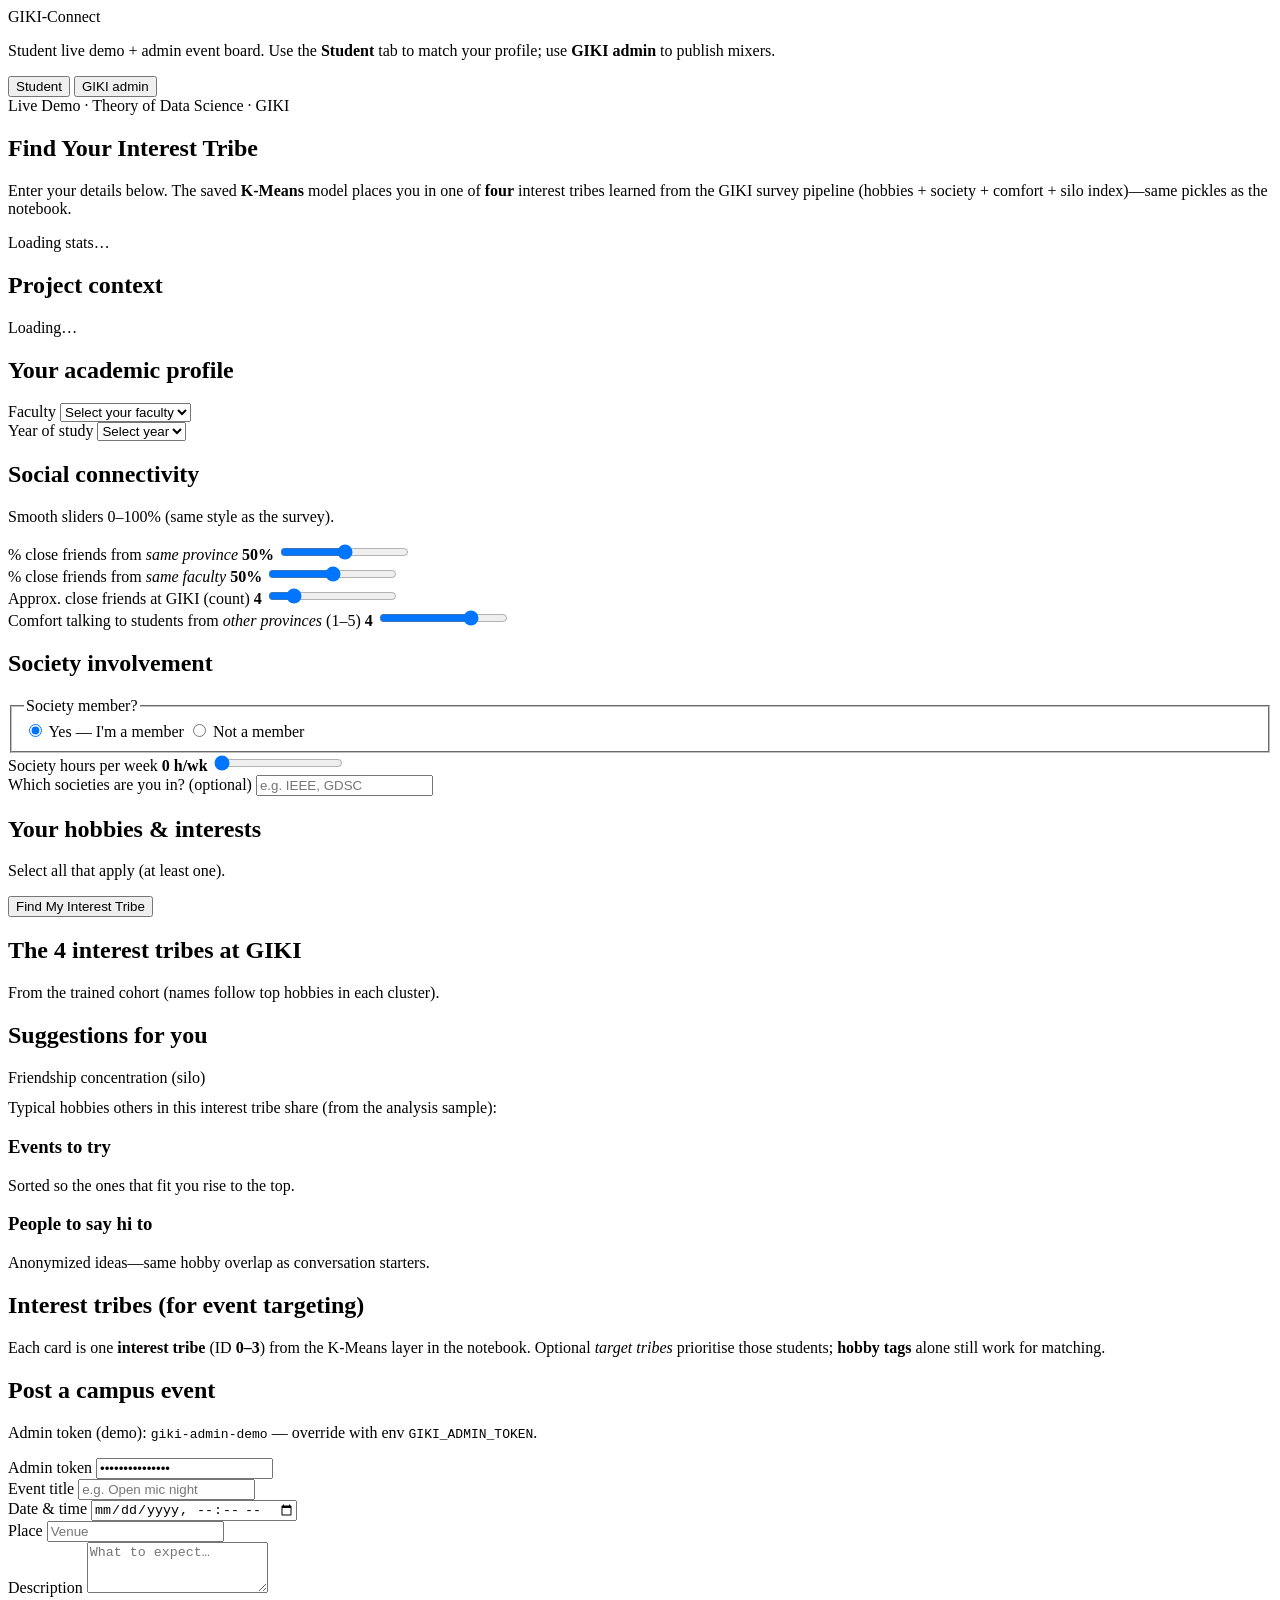
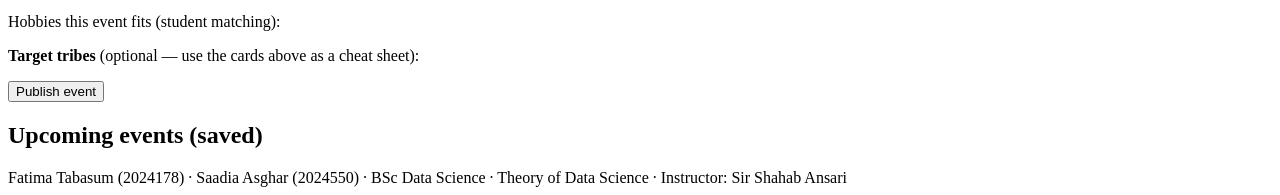
==== public/index.html @ 042fa0e7 "Live demo form: faculty/year/society fields, stats from /api/meta, tribe showcase Co-authored-by: Cu" ====
<!DOCTYPE html>
<html lang="en">
<head>
  <meta charset="UTF-8" />
  <meta name="viewport" content="width=device-width, initial-scale=1" />
  <title>GIKI-Connect — Find your interest tribe (live demo)</title>
  <link rel="preconnect" href="https://fonts.googleapis.com" />
  <link rel="preconnect" href="https://fonts.gstatic.com" crossorigin />
  <link href="https://fonts.googleapis.com/css2?family=DM+Sans:ital,opsz,wght@0,9..40,400;0,9..40,600;0,9..40,700;1,9..40,400&display=swap" rel="stylesheet" />
  <link rel="stylesheet" href="/assets/styles.css" />
</head>
<body>
  <div class="wrap">
    <header class="top">
      <div>
        <div class="badge">GIKI-Connect</div>
        <p class="lede">Student live demo + admin event board. Use the <strong>Student</strong> tab to match your profile; use <strong>GIKI admin</strong> to publish mixers.</p>
      </div>
      <nav class="tabs" role="tablist">
        <button type="button" class="tab active" data-tab="student" role="tab" aria-selected="true">Student</button>
        <button type="button" class="tab" data-tab="admin" role="tab" aria-selected="false">GIKI admin</button>
      </nav>
    </header>

    <div id="panel-student" class="panel">
      <section class="card demo-hero">
        <div class="badge">Live Demo · Theory of Data Science · GIKI</div>
        <h1 class="demo-title">Find Your Interest Tribe</h1>
        <p class="demo-blurb">Enter your details below. The saved <strong>K-Means</strong> model places you in one of <strong>four</strong> interest tribes learned from the GIKI survey pipeline (hobbies + society + comfort + silo index)—same pickles as the notebook.</p>
        <div class="demo-stats" id="demo-stats" aria-live="polite">
          <p class="hint">Loading stats…</p>
        </div>
      </section>

      <section class="card insight-card">
        <h2>Project context</h2>
        <div id="student-insight-body" class="insight-body">
          <p class="hint">Loading…</p>
        </div>
      </section>

      <section class="card">
        <h2>Your academic profile</h2>
        <div class="field">
          <label for="faculty">Faculty</label>
          <select id="faculty" class="text-input">
            <option value="">Select your faculty</option>
          </select>
        </div>
        <div class="field">
          <label for="year">Year of study</label>
          <select id="year" class="text-input">
            <option value="">Select year</option>
          </select>
        </div>
      </section>

      <section class="card">
        <h2>Social connectivity</h2>
        <p class="hint">Smooth sliders 0–100% (same style as the survey).</p>
        <div class="field">
          <label>% close friends from <em>same province</em> <strong id="same_prov_pct_v">50%</strong></label>
          <input type="range" id="same_prov_pct" min="0" max="100" step="5" value="50" />
        </div>
        <div class="field">
          <label>% close friends from <em>same faculty</em> <strong id="same_fac_pct_v">50%</strong></label>
          <input type="range" id="same_fac_pct" min="0" max="100" step="5" value="50" />
        </div>
        <div class="field">
          <label>Approx. close friends at GIKI (count) <strong id="friends_v">4</strong></label>
          <input type="range" id="friends" min="1" max="20" step="0.5" value="4" />
        </div>
        <div class="field">
          <label>Comfort talking to students from <em>other provinces</em> (1–5) <strong id="comfort_v">4</strong></label>
          <input type="range" id="comfort" min="1" max="5" step="1" value="4" />
        </div>
      </section>

      <section class="card">
        <h2>Society involvement</h2>
        <fieldset class="field soc-fieldset">
          <legend>Society member?</legend>
          <label class="inline"><input type="radio" name="soc_member" value="yes" checked /> Yes — I&apos;m a member</label>
          <label class="inline"><input type="radio" name="soc_member" value="no" /> Not a member</label>
        </fieldset>
        <div class="field" id="soc-hours-wrap">
          <label>Society hours per week <strong id="soc_hours_v">0 h/wk</strong></label>
          <input type="range" id="soc_hours" min="0" max="10" step="0.5" value="0" />
        </div>
        <div class="field">
          <label for="societies">Which societies are you in? (optional)</label>
          <input type="text" id="societies" class="text-input" placeholder="e.g. IEEE, GDSC" autocomplete="off" />
        </div>
      </section>

      <section class="card">
        <h2>Your hobbies &amp; interests</h2>
        <p class="hint">Select all that apply (at least one).</p>
        <div class="hobby-grid" id="hobby-grid"></div>
        <button type="button" class="primary" id="submit">Find My Interest Tribe</button>
        <p class="error" id="error" role="alert"></p>
      </section>

      <section class="card tribe-showcase-card">
        <h2>The 4 interest tribes at GIKI</h2>
        <p class="hint">From the trained cohort (names follow top hobbies in each cluster).</p>
        <div id="public-tribe-cards" class="tribe-atlas-grid"></div>
      </section>

      <section class="card hidden" id="result" aria-live="polite">
        <h2>Suggestions for you</h2>
        <p class="result-tribe" id="tribe-title"></p>
        <div class="silo-row">
          <span>Friendship concentration (silo)</span>
          <span id="silo-label"></span>
        </div>
        <div class="silo-bar" aria-hidden="true"><i id="silo-fill" style="width:0%"></i></div>
        <p class="hint" style="margin-top:0.75rem">Typical hobbies others in this interest tribe share (from the analysis sample):</p>
        <div class="pill-list" id="tribe-hobbies"></div>
        <div class="rec" id="rec"></div>

        <h3 class="subhead">Events to try</h3>
        <p class="hint">Sorted so the ones that fit you rise to the top.</p>
        <div id="event-list" class="event-list"></div>

        <h3 class="subhead">People to say hi to</h3>
        <p class="hint">Anonymized ideas—same hobby overlap as conversation starters.</p>
        <div id="peer-list" class="peer-list"></div>
      </section>
    </div>

    <div id="panel-admin" class="panel hidden">
      <section class="card tribe-atlas">
        <h2>Interest tribes (for event targeting)</h2>
        <p class="hint">
          Each card is one <strong>interest tribe</strong> (ID <strong>0–3</strong>) from the K-Means layer in the notebook. Optional <em>target tribes</em> prioritise those students; <strong>hobby tags</strong> alone still work for matching.
        </p>
        <div id="admin-tribe-cards" class="tribe-atlas-grid"></div>
      </section>

      <section class="card">
        <h2>Post a campus event</h2>
        <p class="hint">Admin token (demo): <code>giki-admin-demo</code> — override with env <code>GIKI_ADMIN_TOKEN</code>.</p>
        <div class="field">
          <label>Admin token</label>
          <input type="password" id="admin-token" class="text-input" value="giki-admin-demo" autocomplete="off" />
        </div>
        <div class="field">
          <label>Event title</label>
          <input type="text" id="ev-title" class="text-input" placeholder="e.g. Open mic night" />
        </div>
        <div class="field">
          <label>Date &amp; time</label>
          <input type="datetime-local" id="ev-when" class="text-input" />
        </div>
        <div class="field">
          <label>Place</label>
          <input type="text" id="ev-place" class="text-input" placeholder="Venue" />
        </div>
        <div class="field">
          <label>Description</label>
          <textarea id="ev-desc" class="text-input tall" rows="3" placeholder="What to expect…"></textarea>
        </div>
        <p class="hint">Hobbies this event fits (student matching):</p>
        <div class="hobby-grid" id="admin-hobby-grid"></div>
        <p class="hint" style="margin-top:1rem"><strong>Target tribes</strong> (optional — use the cards above as a cheat sheet):</p>
        <div class="cluster-picks" id="cluster-picks"></div>
        <button type="button" class="primary" id="admin-submit">Publish event</button>
        <p class="error" id="admin-error" role="alert"></p>
        <p class="ok" id="admin-ok" role="status"></p>
      </section>
      <section class="card">
        <h2>Upcoming events (saved)</h2>
        <div id="admin-event-list" class="event-list"></div>
      </section>
    </div>

    <footer>
      Fatima Tabasum (2024178) · Saadia Asghar (2024550) · BSc Data Science · Theory of Data Science · Instructor: Sir Shahab Ansari
    </footer>
  </div>
  <script src="/assets/app.js"></script>
</body>
</html>
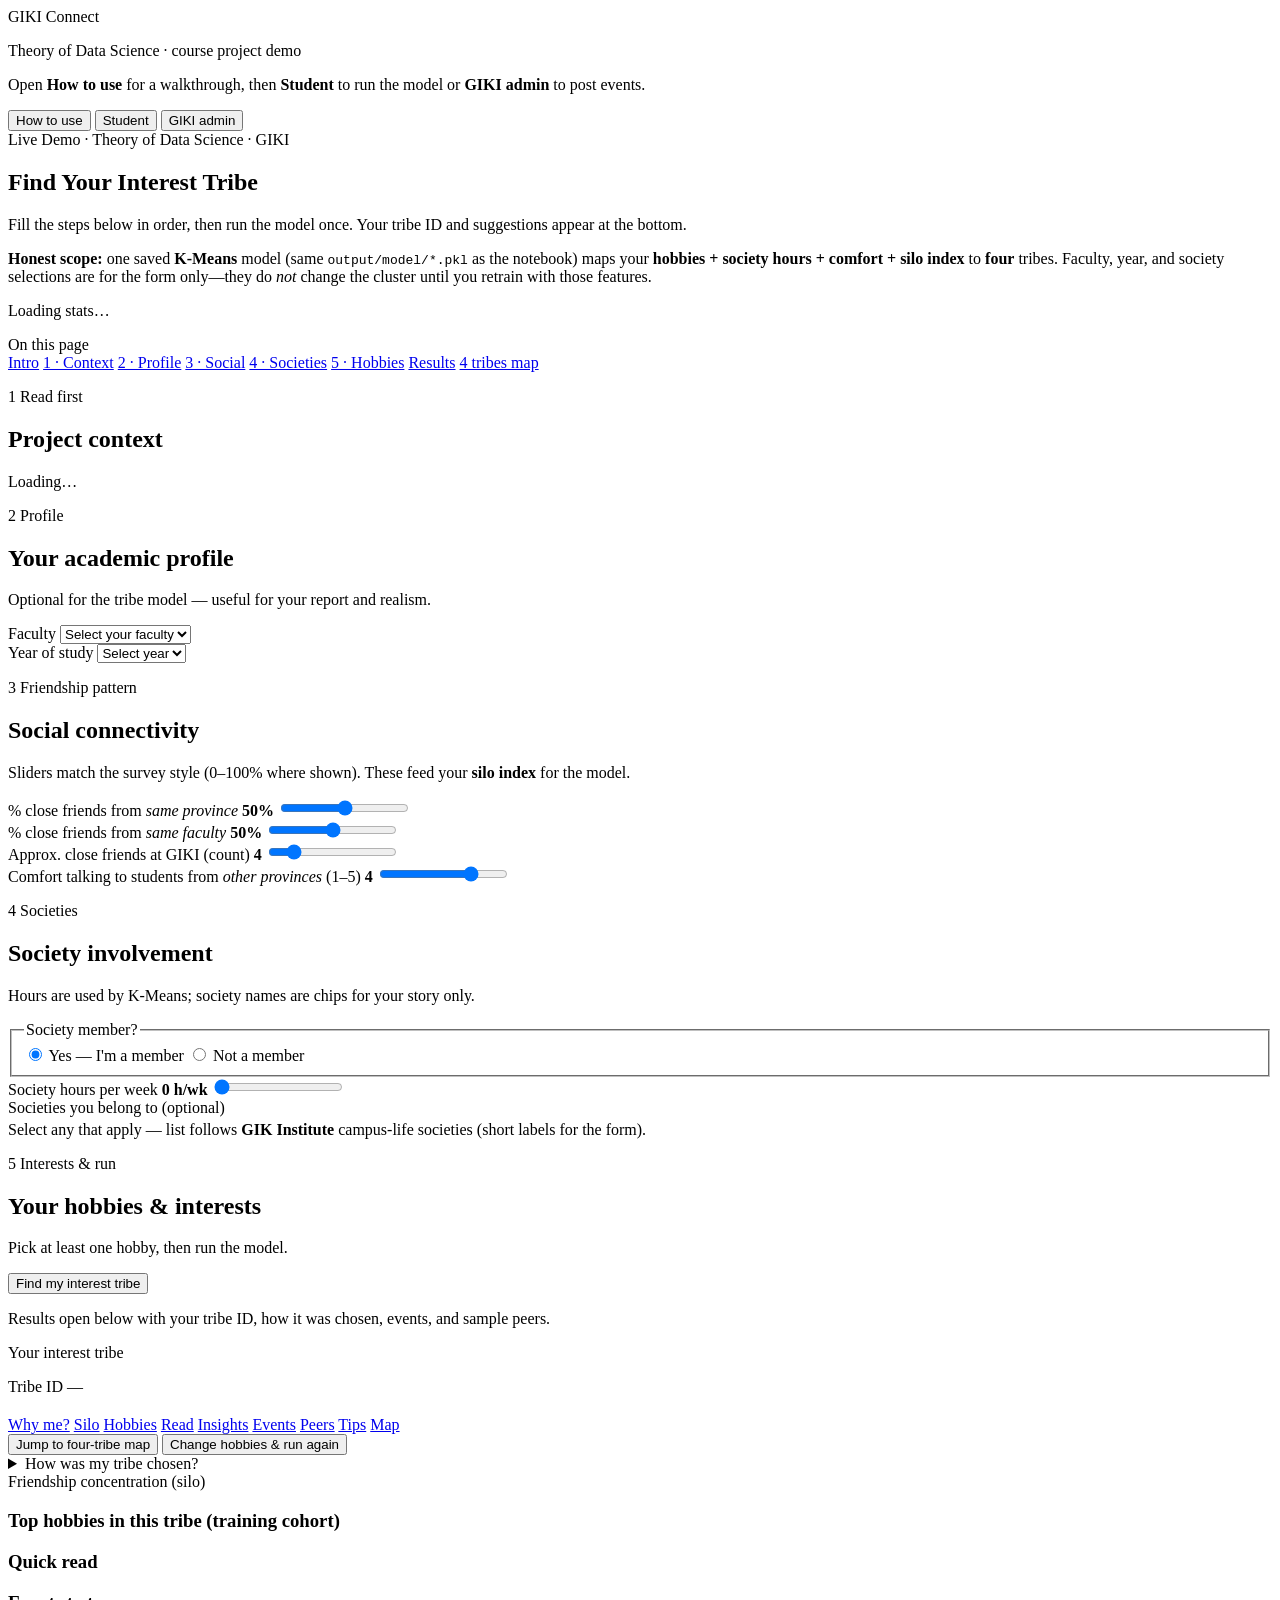
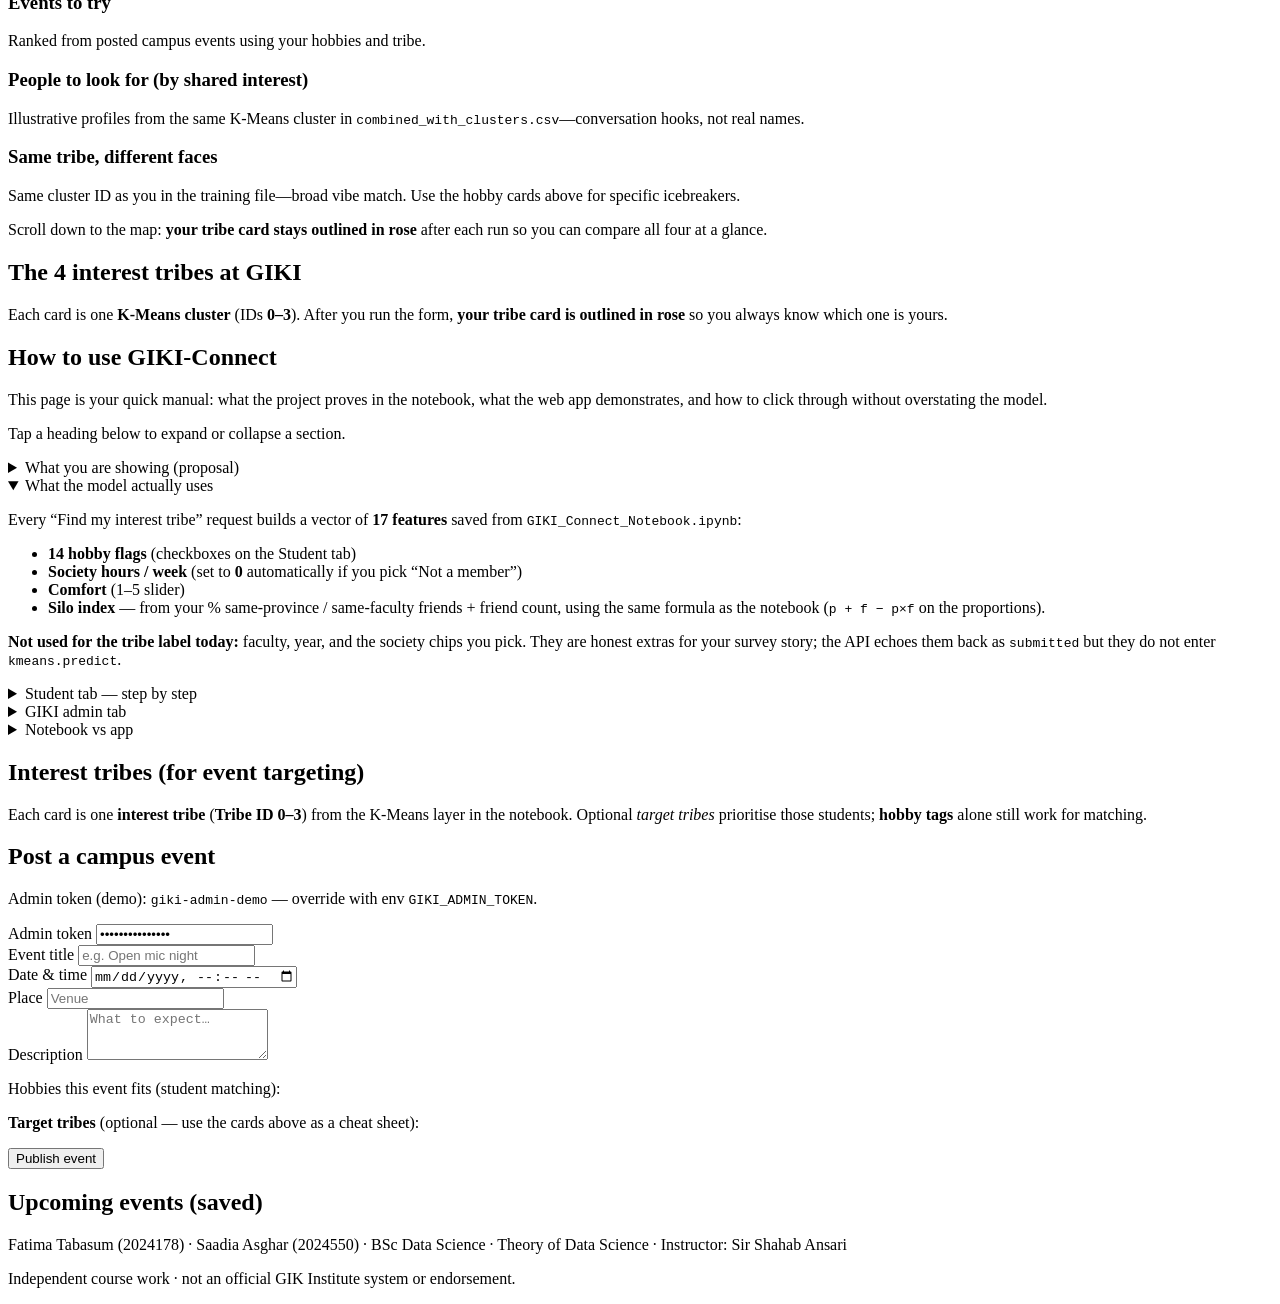
==== commit a86a89aa: "Improve student UX: navigation, labels, results interactivity Add sticky on-page jump nav and result" ====
--- a/public/index.html
+++ b/public/index.html
@@ -3,44 +3,70 @@
 <head>
   <meta charset="UTF-8" />
   <meta name="viewport" content="width=device-width, initial-scale=1" />
-  <title>GIKI-Connect — Find your interest tribe (live demo)</title>
+  <meta name="description" content="GIKI-Connect: Theory of Data Science demo — K-Means interest tribes, silo index, and campus event suggestions for GIK Institute." />
+  <meta name="theme-color" content="#6e1a35" />
+  <title>GIKI-Connect · Interest tribes demo</title>
   <link rel="preconnect" href="https://fonts.googleapis.com" />
   <link rel="preconnect" href="https://fonts.gstatic.com" crossorigin />
-  <link href="https://fonts.googleapis.com/css2?family=DM+Sans:ital,opsz,wght@0,9..40,400;0,9..40,600;0,9..40,700;1,9..40,400&display=swap" rel="stylesheet" />
+  <link href="https://fonts.googleapis.com/css2?family=Fraunces:ital,opsz,wght@0,9..144,600;0,9..144,700;1,9..144,400&family=Source+Serif+4:ital,opsz,wght@0,8..60,400;0,8..60,600;1,8..60,400&display=swap" rel="stylesheet" />
   <link rel="stylesheet" href="/assets/styles.css" />
 </head>
 <body>
   <div class="wrap">
-    <header class="top">
-      <div>
-        <div class="badge">GIKI-Connect</div>
-        <p class="lede">Student live demo + admin event board. Use the <strong>Student</strong> tab to match your profile; use <strong>GIKI admin</strong> to publish mixers.</p>
+    <header class="site-masthead" role="banner">
+      <div class="site-masthead__brand">
+        <div class="site-logo">
+          <span class="site-logo__mark">GIKI</span>
+          <span class="site-logo__word">Connect</span>
+        </div>
+        <p class="site-masthead__tagline">Theory of Data Science · course project demo</p>
       </div>
-      <nav class="tabs" role="tablist">
-        <button type="button" class="tab active" data-tab="student" role="tab" aria-selected="true">Student</button>
-        <button type="button" class="tab" data-tab="admin" role="tab" aria-selected="false">GIKI admin</button>
+      <p class="site-masthead__lede">Open <strong>How to use</strong> for a walkthrough, then <strong>Student</strong> to run the model or <strong>GIKI admin</strong> to post events.</p>
+      <nav class="tabs" role="tablist" aria-label="Main sections">
+        <button type="button" class="tab active" id="tab-btn-guide" data-tab="guide" role="tab" aria-selected="true" aria-controls="panel-guide">How to use</button>
+        <button type="button" class="tab" id="tab-btn-student" data-tab="student" role="tab" aria-selected="false" aria-controls="panel-student">Student</button>
+        <button type="button" class="tab" id="tab-btn-admin" data-tab="admin" role="tab" aria-selected="false" aria-controls="panel-admin">GIKI admin</button>
       </nav>
     </header>
 
-    <div id="panel-student" class="panel">
-      <section class="card demo-hero">
+    <div id="panel-student" class="panel hidden" role="tabpanel" aria-labelledby="tab-btn-student">
+      <section class="card demo-hero card--intro" id="student-hero">
         <div class="badge">Live Demo · Theory of Data Science · GIKI</div>
         <h1 class="demo-title">Find Your Interest Tribe</h1>
-        <p class="demo-blurb">Enter your details below. The saved <strong>K-Means</strong> model places you in one of <strong>four</strong> interest tribes learned from the GIKI survey pipeline (hobbies + society + comfort + silo index)—same pickles as the notebook.</p>
+        <p class="demo-lead">Fill the steps below in order, then run the model once. Your tribe ID and suggestions appear at the bottom.</p>
+        <p class="demo-blurb"><strong>Honest scope:</strong> one saved <strong>K-Means</strong> model (same <code>output/model/*.pkl</code> as the notebook) maps your <strong>hobbies + society hours + comfort + silo index</strong> to <strong>four</strong> tribes. Faculty, year, and society selections are for the form only—they do <em>not</em> change the cluster until you retrain with those features.</p>
         <div class="demo-stats" id="demo-stats" aria-live="polite">
           <p class="hint">Loading stats…</p>
         </div>
       </section>
 
-      <section class="card insight-card">
+      <nav class="student-jump-nav" aria-label="Jump to form steps or results">
+        <span class="student-jump-nav__label">On this page</span>
+        <div class="student-jump-nav__chips">
+          <a class="jump-chip" href="#student-hero">Intro</a>
+          <a class="jump-chip" href="#step-read">1 · Context</a>
+          <a class="jump-chip" href="#step-profile">2 · Profile</a>
+          <a class="jump-chip" href="#step-social">3 · Social</a>
+          <a class="jump-chip" href="#step-societies">4 · Societies</a>
+          <a class="jump-chip" href="#step-hobbies">5 · Hobbies</a>
+          <a class="jump-chip jump-chip--results is-disabled" href="#student-results" id="jump-to-results" aria-disabled="true" title="Available after you run the model">Results</a>
+          <a class="jump-chip" href="#tribe-atlas-public">4 tribes map</a>
+        </div>
+      </nav>
+
+      <main class="student-flow" aria-label="Student demo form">
+      <section class="card form-step insight-card" id="step-read">
+        <p class="step-kicker"><span class="step-num">1</span> Read first</p>
         <h2>Project context</h2>
         <div id="student-insight-body" class="insight-body">
           <p class="hint">Loading…</p>
         </div>
       </section>
 
-      <section class="card">
+      <section class="card form-step" id="step-profile">
+        <p class="step-kicker"><span class="step-num">2</span> Profile</p>
         <h2>Your academic profile</h2>
+        <p class="step-hint">Optional for the tribe model — useful for your report and realism.</p>
         <div class="field">
           <label for="faculty">Faculty</label>
           <select id="faculty" class="text-input">
@@ -55,85 +81,219 @@
         </div>
       </section>
 
-      <section class="card">
+      <section class="card form-step" id="step-social">
+        <p class="step-kicker"><span class="step-num">3</span> Friendship pattern</p>
         <h2>Social connectivity</h2>
-        <p class="hint">Smooth sliders 0–100% (same style as the survey).</p>
-        <div class="field">
-          <label>% close friends from <em>same province</em> <strong id="same_prov_pct_v">50%</strong></label>
-          <input type="range" id="same_prov_pct" min="0" max="100" step="5" value="50" />
-        </div>
-        <div class="field">
-          <label>% close friends from <em>same faculty</em> <strong id="same_fac_pct_v">50%</strong></label>
-          <input type="range" id="same_fac_pct" min="0" max="100" step="5" value="50" />
-        </div>
-        <div class="field">
-          <label>Approx. close friends at GIKI (count) <strong id="friends_v">4</strong></label>
-          <input type="range" id="friends" min="1" max="20" step="0.5" value="4" />
-        </div>
-        <div class="field">
-          <label>Comfort talking to students from <em>other provinces</em> (1–5) <strong id="comfort_v">4</strong></label>
-          <input type="range" id="comfort" min="1" max="5" step="1" value="4" />
-        </div>
-      </section>
-
-      <section class="card">
+        <p class="step-hint">Sliders match the survey style (0–100% where shown). These feed your <strong>silo index</strong> for the model.</p>
+        <div class="field">
+          <label for="same_prov_pct">% close friends from <em>same province</em> <strong id="same_prov_pct_v" aria-live="polite">50%</strong></label>
+          <input type="range" id="same_prov_pct" name="same_prov_pct" min="0" max="100" step="5" value="50" aria-valuetext="50 percent" />
+        </div>
+        <div class="field">
+          <label for="same_fac_pct">% close friends from <em>same faculty</em> <strong id="same_fac_pct_v" aria-live="polite">50%</strong></label>
+          <input type="range" id="same_fac_pct" name="same_fac_pct" min="0" max="100" step="5" value="50" aria-valuetext="50 percent" />
+        </div>
+        <div class="field">
+          <label for="friends">Approx. close friends at GIKI (count) <strong id="friends_v" aria-live="polite">4</strong></label>
+          <input type="range" id="friends" name="friends" min="1" max="20" step="0.5" value="4" aria-valuetext="4 friends" />
+        </div>
+        <div class="field">
+          <label for="comfort">Comfort talking to students from <em>other provinces</em> (1–5) <strong id="comfort_v" aria-live="polite">4</strong></label>
+          <input type="range" id="comfort" name="comfort" min="1" max="5" step="1" value="4" aria-valuetext="4 of 5" />
+        </div>
+      </section>
+
+      <section class="card form-step" id="step-societies">
+        <p class="step-kicker"><span class="step-num">4</span> Societies</p>
         <h2>Society involvement</h2>
+        <p class="step-hint">Hours are used by K-Means; society names are chips for your story only.</p>
         <fieldset class="field soc-fieldset">
           <legend>Society member?</legend>
           <label class="inline"><input type="radio" name="soc_member" value="yes" checked /> Yes — I&apos;m a member</label>
           <label class="inline"><input type="radio" name="soc_member" value="no" /> Not a member</label>
         </fieldset>
         <div class="field" id="soc-hours-wrap">
-          <label>Society hours per week <strong id="soc_hours_v">0 h/wk</strong></label>
-          <input type="range" id="soc_hours" min="0" max="10" step="0.5" value="0" />
-        </div>
-        <div class="field">
-          <label for="societies">Which societies are you in? (optional)</label>
-          <input type="text" id="societies" class="text-input" placeholder="e.g. IEEE, GDSC" autocomplete="off" />
-        </div>
-      </section>
-
-      <section class="card">
+          <label for="soc_hours">Society hours per week <strong id="soc_hours_v" aria-live="polite">0 h/wk</strong></label>
+          <input type="range" id="soc_hours" name="soc_hours" min="0" max="10" step="0.5" value="0" aria-valuetext="0 hours per week" />
+        </div>
+        <div class="field" id="soc-societies-wrap">
+          <label>Societies you belong to <span class="hint">(optional)</span></label>
+          <p class="hint" style="margin-top:0.25rem">Select any that apply — list follows <strong>GIK Institute</strong> campus-life societies (short labels for the form).</p>
+          <div class="hobby-grid society-grid" id="society-grid"></div>
+        </div>
+      </section>
+
+      <section class="card form-step card--action" id="step-hobbies">
+        <p class="step-kicker"><span class="step-num">5</span> Interests &amp; run</p>
         <h2>Your hobbies &amp; interests</h2>
-        <p class="hint">Select all that apply (at least one).</p>
-        <div class="hobby-grid" id="hobby-grid"></div>
-        <button type="button" class="primary" id="submit">Find My Interest Tribe</button>
-        <p class="error" id="error" role="alert"></p>
-      </section>
-
-      <section class="card tribe-showcase-card">
+        <p class="step-hint">Pick at least one hobby, then run the model.</p>
+        <div class="hobby-grid" id="hobby-grid" role="group" aria-label="Hobbies and interests — pick at least one for the model"></div>
+        <div class="action-cta">
+          <button type="button" class="primary" id="submit">Find my interest tribe</button>
+          <p class="action-cta__note">Results open below with your tribe ID, how it was chosen, events, and sample peers.</p>
+          <p class="error" id="error" role="alert"></p>
+        </div>
+      </section>
+      </main>
+
+      <section class="card result-shell hidden" id="result" aria-live="polite" aria-labelledby="tribe-id-pill tribe-title">
+        <div id="student-results" class="result-anchor" tabindex="-1"></div>
+        <header class="result-hero" id="result-overview">
+          <p class="result-kicker" id="result-kicker">Your interest tribe</p>
+          <div class="result-tribe-row">
+            <span class="tribe-id-pill" id="tribe-id-pill" title="K-Means cluster ID from the saved model">Tribe ID —</span>
+            <h2 class="result-tribe-title" id="tribe-title"></h2>
+          </div>
+          <p class="result-tagline" id="result-tagline"></p>
+          <ul class="result-stat-chips" id="result-stat-chips" aria-label="Model snapshot for your run"></ul>
+          <nav class="result-quick-nav" aria-label="Explore your results">
+            <a class="quick-link" href="#result-why">Why me?</a>
+            <a class="quick-link" href="#result-silo">Silo</a>
+            <a class="quick-link" href="#result-hobbies">Hobbies</a>
+            <a class="quick-link" href="#result-read">Read</a>
+            <a class="quick-link" href="#insight-sections">Insights</a>
+            <a class="quick-link" href="#result-events">Events</a>
+            <a class="quick-link" href="#result-peers">Peers</a>
+            <a class="quick-link" href="#result-more">Tips</a>
+            <a class="quick-link" href="#tribe-atlas-public">Map</a>
+          </nav>
+          <div class="result-hero-actions">
+            <button type="button" class="btn-text" id="scroll-to-atlas">Jump to four-tribe map</button>
+            <button type="button" class="btn-text btn-text--secondary" id="try-another-mix">Change hobbies &amp; run again</button>
+          </div>
+        </header>
+
+        <details class="assignment-details" id="result-why">
+          <summary class="assignment-summary">How was my tribe chosen?</summary>
+          <div id="assignment-explain-body" class="assignment-explain-body"></div>
+        </details>
+
+        <div class="result-silo-block" id="result-silo">
+          <div class="silo-row">
+            <span>Friendship concentration (silo)</span>
+            <span id="silo-label"></span>
+          </div>
+          <div class="silo-bar" aria-hidden="true"><i id="silo-fill" style="width:0%"></i></div>
+        </div>
+
+        <div class="result-tops" id="result-hobbies">
+          <h3 class="result-section-label">Top hobbies in this tribe <span class="result-section-hint">(training cohort)</span></h3>
+          <div class="pill-list pill-list--emph" id="tribe-hobbies" aria-label="Most common hobbies in your assigned tribe"></div>
+        </div>
+
+        <aside class="rec-callout" id="result-read">
+          <h3 class="result-section-label">Quick read</h3>
+          <p class="rec-text" id="rec"></p>
+        </aside>
+
+        <div id="insight-sections" class="insight-stack" aria-label="Deeper insights"></div>
+        <p class="result-model-foot" id="result-model-foot"></p>
+
+        <section class="result-sub" id="result-events">
+          <h3 class="result-section-label">Events to try</h3>
+          <p class="hint tight">Ranked from posted campus events using your hobbies and tribe.</p>
+          <div id="event-list" class="event-list"></div>
+        </section>
+
+        <section class="result-sub" id="result-peers">
+          <h3 class="result-section-label">People to look for <span class="result-section-hint">(by shared interest)</span></h3>
+          <p class="hint tight">Illustrative profiles from the same K-Means cluster in <code>combined_with_clusters.csv</code>—conversation hooks, not real names.</p>
+          <div id="peer-list" class="peer-grid"></div>
+        </section>
+
+        <section class="result-sub result-next" id="result-more">
+          <h3 class="result-section-label">Same tribe, different faces</h3>
+          <p class="hint tight">Same cluster ID as you in the training file—broad vibe match. Use the hobby cards above for specific icebreakers.</p>
+          <p class="hint tight">Scroll down to the map: <strong>your tribe card stays outlined in rose</strong> after each run so you can compare all four at a glance.</p>
+        </section>
+      </section>
+
+      <section class="card tribe-showcase-card" id="tribe-atlas-public">
         <h2>The 4 interest tribes at GIKI</h2>
-        <p class="hint">From the trained cohort (names follow top hobbies in each cluster).</p>
+        <p class="hint tribe-atlas-intro" id="tribe-atlas-intro">
+          Each card is one <strong>K-Means cluster</strong> (IDs <strong>0–3</strong>). After you run the form, <strong>your tribe card is outlined in rose</strong> so you always know which one is yours.
+        </p>
         <div id="public-tribe-cards" class="tribe-atlas-grid"></div>
       </section>
-
-      <section class="card hidden" id="result" aria-live="polite">
-        <h2>Suggestions for you</h2>
-        <p class="result-tribe" id="tribe-title"></p>
-        <div class="silo-row">
-          <span>Friendship concentration (silo)</span>
-          <span id="silo-label"></span>
-        </div>
-        <div class="silo-bar" aria-hidden="true"><i id="silo-fill" style="width:0%"></i></div>
-        <p class="hint" style="margin-top:0.75rem">Typical hobbies others in this interest tribe share (from the analysis sample):</p>
-        <div class="pill-list" id="tribe-hobbies"></div>
-        <div class="rec" id="rec"></div>
-
-        <h3 class="subhead">Events to try</h3>
-        <p class="hint">Sorted so the ones that fit you rise to the top.</p>
-        <div id="event-list" class="event-list"></div>
-
-        <h3 class="subhead">People to say hi to</h3>
-        <p class="hint">Anonymized ideas—same hobby overlap as conversation starters.</p>
-        <div id="peer-list" class="peer-list"></div>
-      </section>
     </div>
 
-    <div id="panel-admin" class="panel hidden">
+    <div id="panel-guide" class="panel" role="tabpanel" aria-labelledby="tab-btn-guide">
+      <section class="card guide-hero">
+        <h1 class="guide-title">How to use GIKI-Connect</h1>
+        <p class="guide-lead">This page is your quick manual: what the project proves in the notebook, what the web app demonstrates, and how to click through without overstating the model.</p>
+      </section>
+
+      <p class="guide-interactive-hint hint">Tap a heading below to expand or collapse a section.</p>
+
+      <section class="card">
+        <details class="guide-details">
+          <summary class="guide-summary">What you are showing (proposal)</summary>
+          <div class="guide-details-inner">
+            <ul class="guide-list">
+              <li><strong>Social siloing</strong> — small circles tied to faculty / province / batch on a residential campus.</li>
+              <li><strong>Society bridge</strong> — societies and hobby mixers as the realistic way out of those bubbles.</li>
+              <li><strong>Interest tribes</strong> — K-Means groups students by <em>shared interests + society + comfort + silo</em>, not by “who looks like you” on demographics alone.</li>
+            </ul>
+          </div>
+        </details>
+      </section>
+
+      <section class="card guide-honest">
+        <details class="guide-details" open>
+          <summary class="guide-summary">What the model actually uses</summary>
+          <div class="guide-details-inner">
+            <p>Every “Find my interest tribe” request builds a vector of <strong>17 features</strong> saved from <code>GIKI_Connect_Notebook.ipynb</code>:</p>
+            <ul class="guide-list">
+              <li><strong>14 hobby flags</strong> (checkboxes on the Student tab)</li>
+              <li><strong>Society hours / week</strong> (set to <strong>0</strong> automatically if you pick “Not a member”)</li>
+              <li><strong>Comfort</strong> (1–5 slider)</li>
+              <li><strong>Silo index</strong> — from your % same-province / same-faculty friends + friend count, using the same formula as the notebook (<code>p + f − p×f</code> on the proportions).</li>
+            </ul>
+            <p><strong>Not used for the tribe label today:</strong> faculty, year, and the society chips you pick. They are honest extras for your survey story; the API echoes them back as <code>submitted</code> but they do not enter <code>kmeans.predict</code>.</p>
+          </div>
+        </details>
+      </section>
+
+      <section class="card">
+        <details class="guide-details">
+          <summary class="guide-summary">Student tab — step by step</summary>
+          <div class="guide-details-inner">
+            <ol class="guide-steps">
+              <li>Read the <strong>live stats</strong> (cohort size, K, feature count, PCA %) — they come from <code>GET /api/meta</code> and your files on disk.</li>
+              <li>Skim <strong>Project context</strong> for limits and pilot wording.</li>
+              <li>Fill <strong>Academic profile</strong> (optional for the model, useful for your report).</li>
+              <li>Set <strong>Social connectivity</strong> sliders; pick <strong>Society involvement</strong> (hours + society chips if you are a member); tick <strong>hobbies</strong>.</li>
+              <li>Scroll to <strong>The 4 interest tribes</strong> to see how the cohort splits before you run yourself.</li>
+              <li>Click <strong>Find my interest tribe</strong> — you get a <strong>Tribe ID</strong> pill, explainable “how chosen” notes, the four-card map with yours outlined, plus events and anonymized peer ideas.</li>
+            </ol>
+          </div>
+        </details>
+      </section>
+
+      <section class="card">
+        <details class="guide-details">
+          <summary class="guide-summary">GIKI admin tab</summary>
+          <div class="guide-details-inner">
+            <p>Use the default token unless you changed <code>GIKI_ADMIN_TOKEN</code>. Post title, time, place, hobby tags, and optionally <strong>target tribes (0–3)</strong> so the right students see the event first in their list. Events save to <code>data/events.json</code> locally (or <code>/tmp</code> on Vercel).</p>
+          </div>
+        </details>
+      </section>
+
+      <section class="card">
+        <details class="guide-details">
+          <summary class="guide-summary">Notebook vs app</summary>
+          <div class="guide-details-inner">
+            <p><strong>Notebook:</strong> Chi-square, Pearson, EDA plots, elbow, K-Means fit, exports to <code>output/model/</code> and <code>combined_with_clusters.csv</code>. <strong>App:</strong> loads those pickles and CSV, runs one prediction per form submit, layers event + peer rules on top—no retraining in the browser.</p>
+          </div>
+        </details>
+      </section>
+    </div>
+
+    <div id="panel-admin" class="panel hidden" role="tabpanel" aria-labelledby="tab-btn-admin">
       <section class="card tribe-atlas">
         <h2>Interest tribes (for event targeting)</h2>
         <p class="hint">
-          Each card is one <strong>interest tribe</strong> (ID <strong>0–3</strong>) from the K-Means layer in the notebook. Optional <em>target tribes</em> prioritise those students; <strong>hobby tags</strong> alone still work for matching.
+          Each card is one <strong>interest tribe</strong> (<strong>Tribe ID 0–3</strong>) from the K-Means layer in the notebook. Optional <em>target tribes</em> prioritise those students; <strong>hobby tags</strong> alone still work for matching.
         </p>
         <div id="admin-tribe-cards" class="tribe-atlas-grid"></div>
       </section>
@@ -142,23 +302,23 @@
         <h2>Post a campus event</h2>
         <p class="hint">Admin token (demo): <code>giki-admin-demo</code> — override with env <code>GIKI_ADMIN_TOKEN</code>.</p>
         <div class="field">
-          <label>Admin token</label>
+          <label for="admin-token">Admin token</label>
           <input type="password" id="admin-token" class="text-input" value="giki-admin-demo" autocomplete="off" />
         </div>
         <div class="field">
-          <label>Event title</label>
+          <label for="ev-title">Event title</label>
           <input type="text" id="ev-title" class="text-input" placeholder="e.g. Open mic night" />
         </div>
         <div class="field">
-          <label>Date &amp; time</label>
+          <label for="ev-when">Date &amp; time</label>
           <input type="datetime-local" id="ev-when" class="text-input" />
         </div>
         <div class="field">
-          <label>Place</label>
+          <label for="ev-place">Place</label>
           <input type="text" id="ev-place" class="text-input" placeholder="Venue" />
         </div>
         <div class="field">
-          <label>Description</label>
+          <label for="ev-desc">Description</label>
           <textarea id="ev-desc" class="text-input tall" rows="3" placeholder="What to expect…"></textarea>
         </div>
         <p class="hint">Hobbies this event fits (student matching):</p>
@@ -175,8 +335,11 @@
       </section>
     </div>
 
-    <footer>
-      Fatima Tabasum (2024178) · Saadia Asghar (2024550) · BSc Data Science · Theory of Data Science · Instructor: Sir Shahab Ansari
+    <footer class="site-footer">
+      <p class="site-footer__authors">
+        Fatima Tabasum (2024178) · Saadia Asghar (2024550) · BSc Data Science · Theory of Data Science · Instructor: Sir Shahab Ansari
+      </p>
+      <p class="site-footer__note">Independent course work · not an official GIK Institute system or endorsement.</p>
     </footer>
   </div>
   <script src="/assets/app.js"></script>
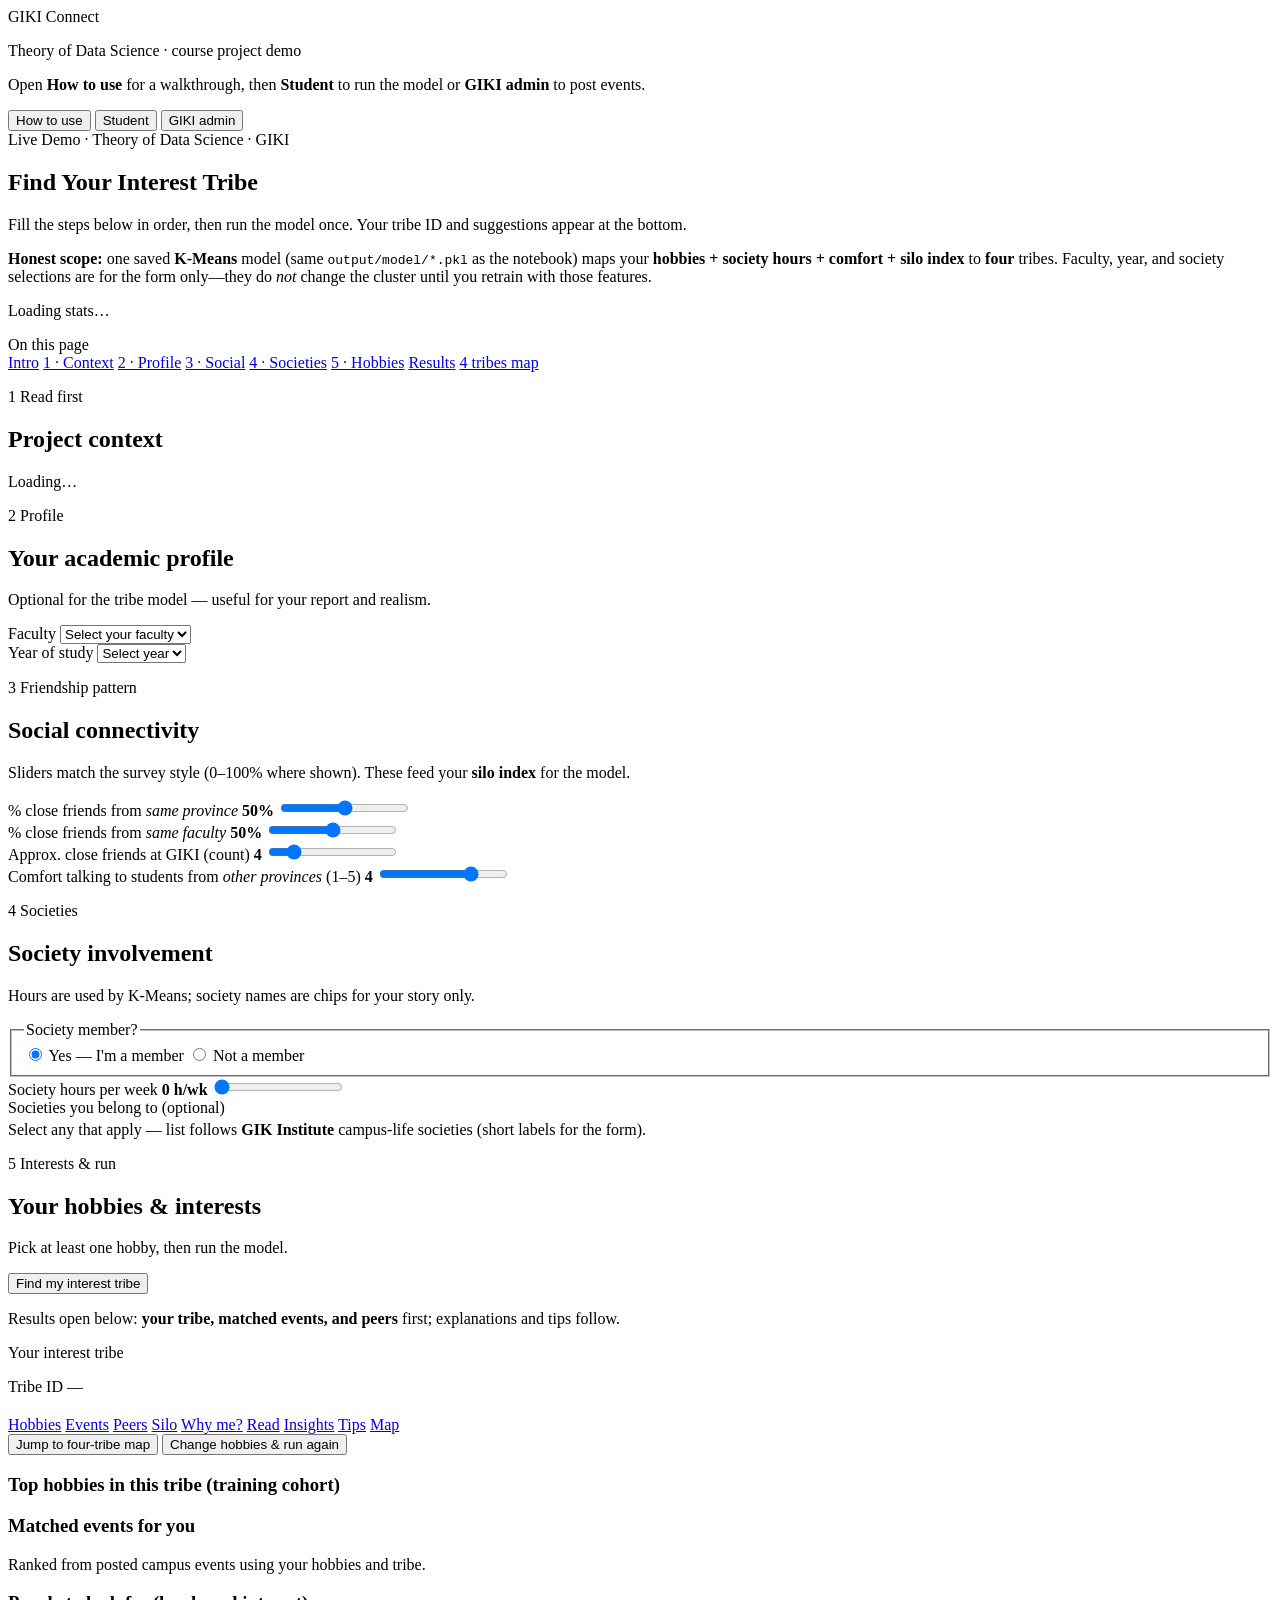
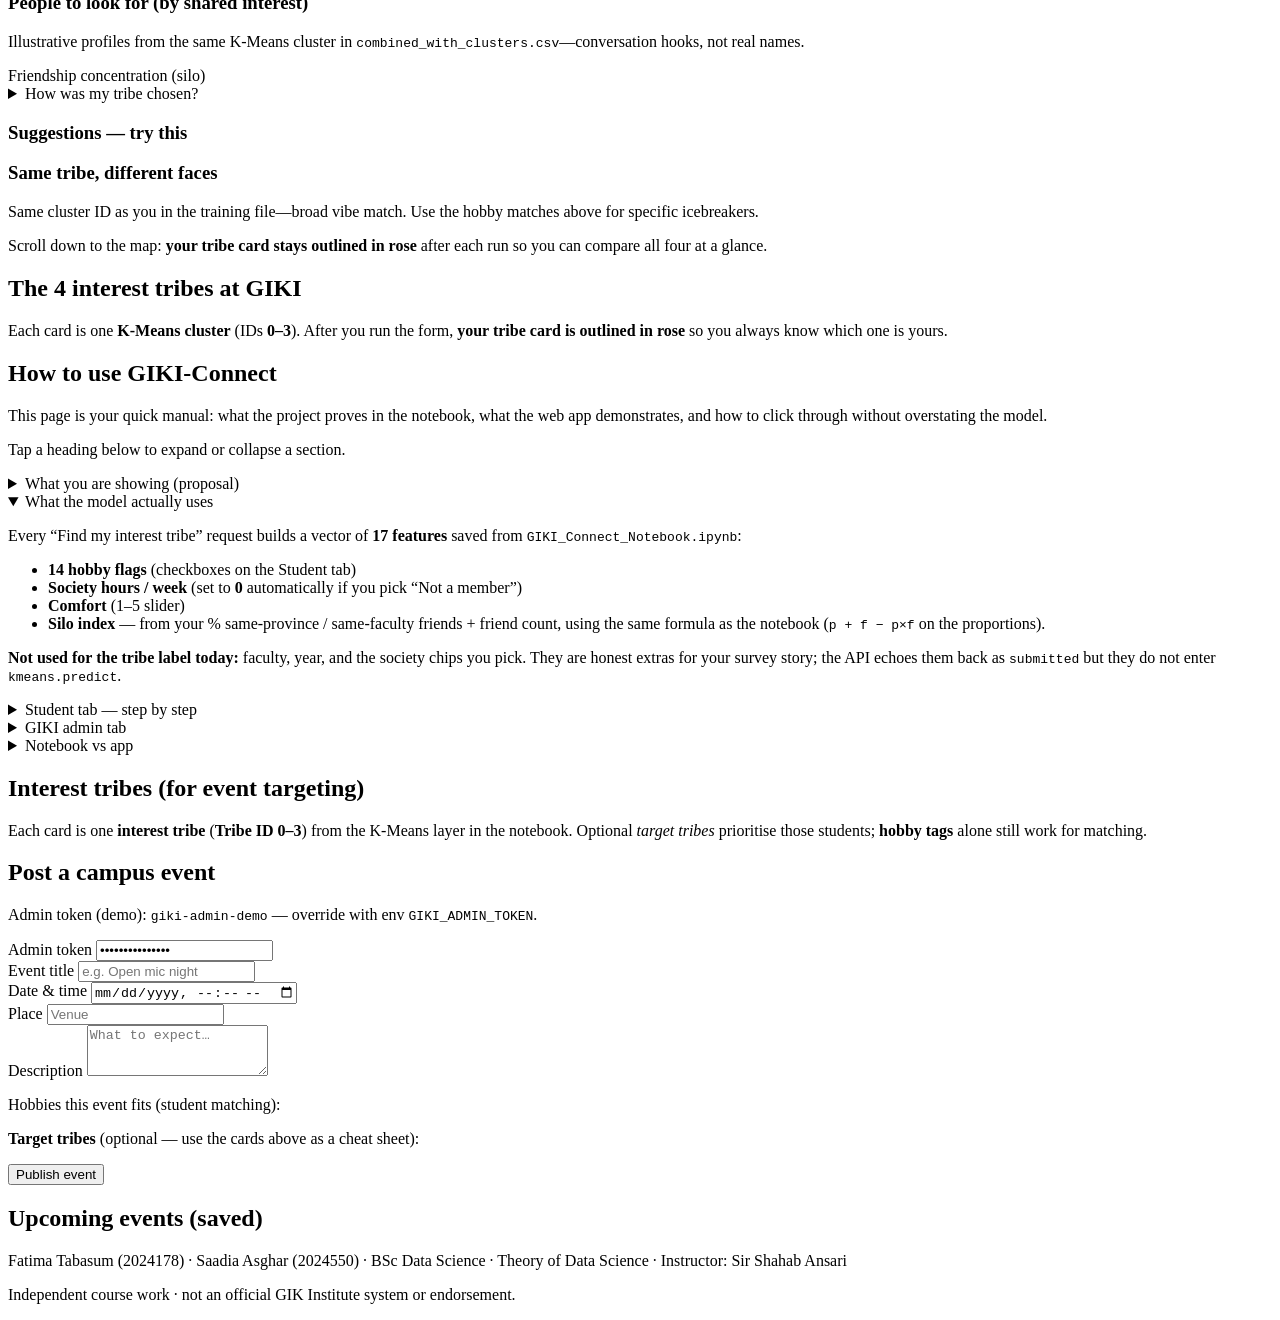
==== commit 06975e89: "Dynamic insight copy from form inputs; results order matches-first - build_insight_sections: recap s" ====
--- a/public/index.html
+++ b/public/index.html
@@ -130,7 +130,7 @@
         <div class="hobby-grid" id="hobby-grid" role="group" aria-label="Hobbies and interests — pick at least one for the model"></div>
         <div class="action-cta">
           <button type="button" class="primary" id="submit">Find my interest tribe</button>
-          <p class="action-cta__note">Results open below with your tribe ID, how it was chosen, events, and sample peers.</p>
+          <p class="action-cta__note">Results open below: <strong>your tribe, matched events, and peers</strong> first; explanations and tips follow.</p>
           <p class="error" id="error" role="alert"></p>
         </div>
       </section>
@@ -147,13 +147,13 @@
           <p class="result-tagline" id="result-tagline"></p>
           <ul class="result-stat-chips" id="result-stat-chips" aria-label="Model snapshot for your run"></ul>
           <nav class="result-quick-nav" aria-label="Explore your results">
+            <a class="quick-link" href="#result-hobbies">Hobbies</a>
+            <a class="quick-link" href="#result-events">Events</a>
+            <a class="quick-link" href="#result-peers">Peers</a>
+            <a class="quick-link" href="#result-silo">Silo</a>
             <a class="quick-link" href="#result-why">Why me?</a>
-            <a class="quick-link" href="#result-silo">Silo</a>
-            <a class="quick-link" href="#result-hobbies">Hobbies</a>
             <a class="quick-link" href="#result-read">Read</a>
             <a class="quick-link" href="#insight-sections">Insights</a>
-            <a class="quick-link" href="#result-events">Events</a>
-            <a class="quick-link" href="#result-peers">Peers</a>
             <a class="quick-link" href="#result-more">Tips</a>
             <a class="quick-link" href="#tribe-atlas-public">Map</a>
           </nav>
@@ -163,10 +163,22 @@
           </div>
         </header>
 
-        <details class="assignment-details" id="result-why">
-          <summary class="assignment-summary">How was my tribe chosen?</summary>
-          <div id="assignment-explain-body" class="assignment-explain-body"></div>
-        </details>
+        <div class="result-tops result-tops--lead" id="result-hobbies">
+          <h3 class="result-section-label">Top hobbies in this tribe <span class="result-section-hint">(training cohort)</span></h3>
+          <div class="pill-list pill-list--emph" id="tribe-hobbies" aria-label="Most common hobbies in your assigned tribe"></div>
+        </div>
+
+        <section class="result-sub result-sub--match" id="result-events">
+          <h3 class="result-section-label">Matched events for you</h3>
+          <p class="hint tight">Ranked from posted campus events using your hobbies and tribe.</p>
+          <div id="event-list" class="event-list"></div>
+        </section>
+
+        <section class="result-sub result-sub--match" id="result-peers">
+          <h3 class="result-section-label">People to look for <span class="result-section-hint">(by shared interest)</span></h3>
+          <p class="hint tight">Illustrative profiles from the same K-Means cluster in <code>combined_with_clusters.csv</code>—conversation hooks, not real names.</p>
+          <div id="peer-list" class="peer-grid"></div>
+        </section>
 
         <div class="result-silo-block" id="result-silo">
           <div class="silo-row">
@@ -176,36 +188,26 @@
           <div class="silo-bar" aria-hidden="true"><i id="silo-fill" style="width:0%"></i></div>
         </div>
 
-        <div class="result-tops" id="result-hobbies">
-          <h3 class="result-section-label">Top hobbies in this tribe <span class="result-section-hint">(training cohort)</span></h3>
-          <div class="pill-list pill-list--emph" id="tribe-hobbies" aria-label="Most common hobbies in your assigned tribe"></div>
-        </div>
+        <details class="assignment-details" id="result-why">
+          <summary class="assignment-summary">How was my tribe chosen?</summary>
+          <div id="assignment-explain-body" class="assignment-explain-body"></div>
+        </details>
 
         <aside class="rec-callout" id="result-read">
-          <h3 class="result-section-label">Quick read</h3>
+          <h3 class="result-section-label">Suggestions — try this</h3>
           <p class="rec-text" id="rec"></p>
         </aside>
 
-        <div id="insight-sections" class="insight-stack" aria-label="Deeper insights"></div>
-        <p class="result-model-foot" id="result-model-foot"></p>
-
-        <section class="result-sub" id="result-events">
-          <h3 class="result-section-label">Events to try</h3>
-          <p class="hint tight">Ranked from posted campus events using your hobbies and tribe.</p>
-          <div id="event-list" class="event-list"></div>
-        </section>
-
-        <section class="result-sub" id="result-peers">
-          <h3 class="result-section-label">People to look for <span class="result-section-hint">(by shared interest)</span></h3>
-          <p class="hint tight">Illustrative profiles from the same K-Means cluster in <code>combined_with_clusters.csv</code>—conversation hooks, not real names.</p>
-          <div id="peer-list" class="peer-grid"></div>
-        </section>
+        <div id="insight-sections" class="insight-stack" aria-label="Deeper ideas and next steps"></div>
 
         <section class="result-sub result-next" id="result-more">
           <h3 class="result-section-label">Same tribe, different faces</h3>
-          <p class="hint tight">Same cluster ID as you in the training file—broad vibe match. Use the hobby cards above for specific icebreakers.</p>
+          <p class="hint tight">Same cluster ID as you in the training file—broad vibe match. Use the hobby matches above for specific icebreakers.</p>
           <p class="hint tight">Scroll down to the map: <strong>your tribe card stays outlined in rose</strong> after each run so you can compare all four at a glance.</p>
         </section>
+
+        <p class="result-provenance" id="result-provenance"></p>
+        <p class="result-model-foot" id="result-model-foot"></p>
       </section>
 
       <section class="card tribe-showcase-card" id="tribe-atlas-public">
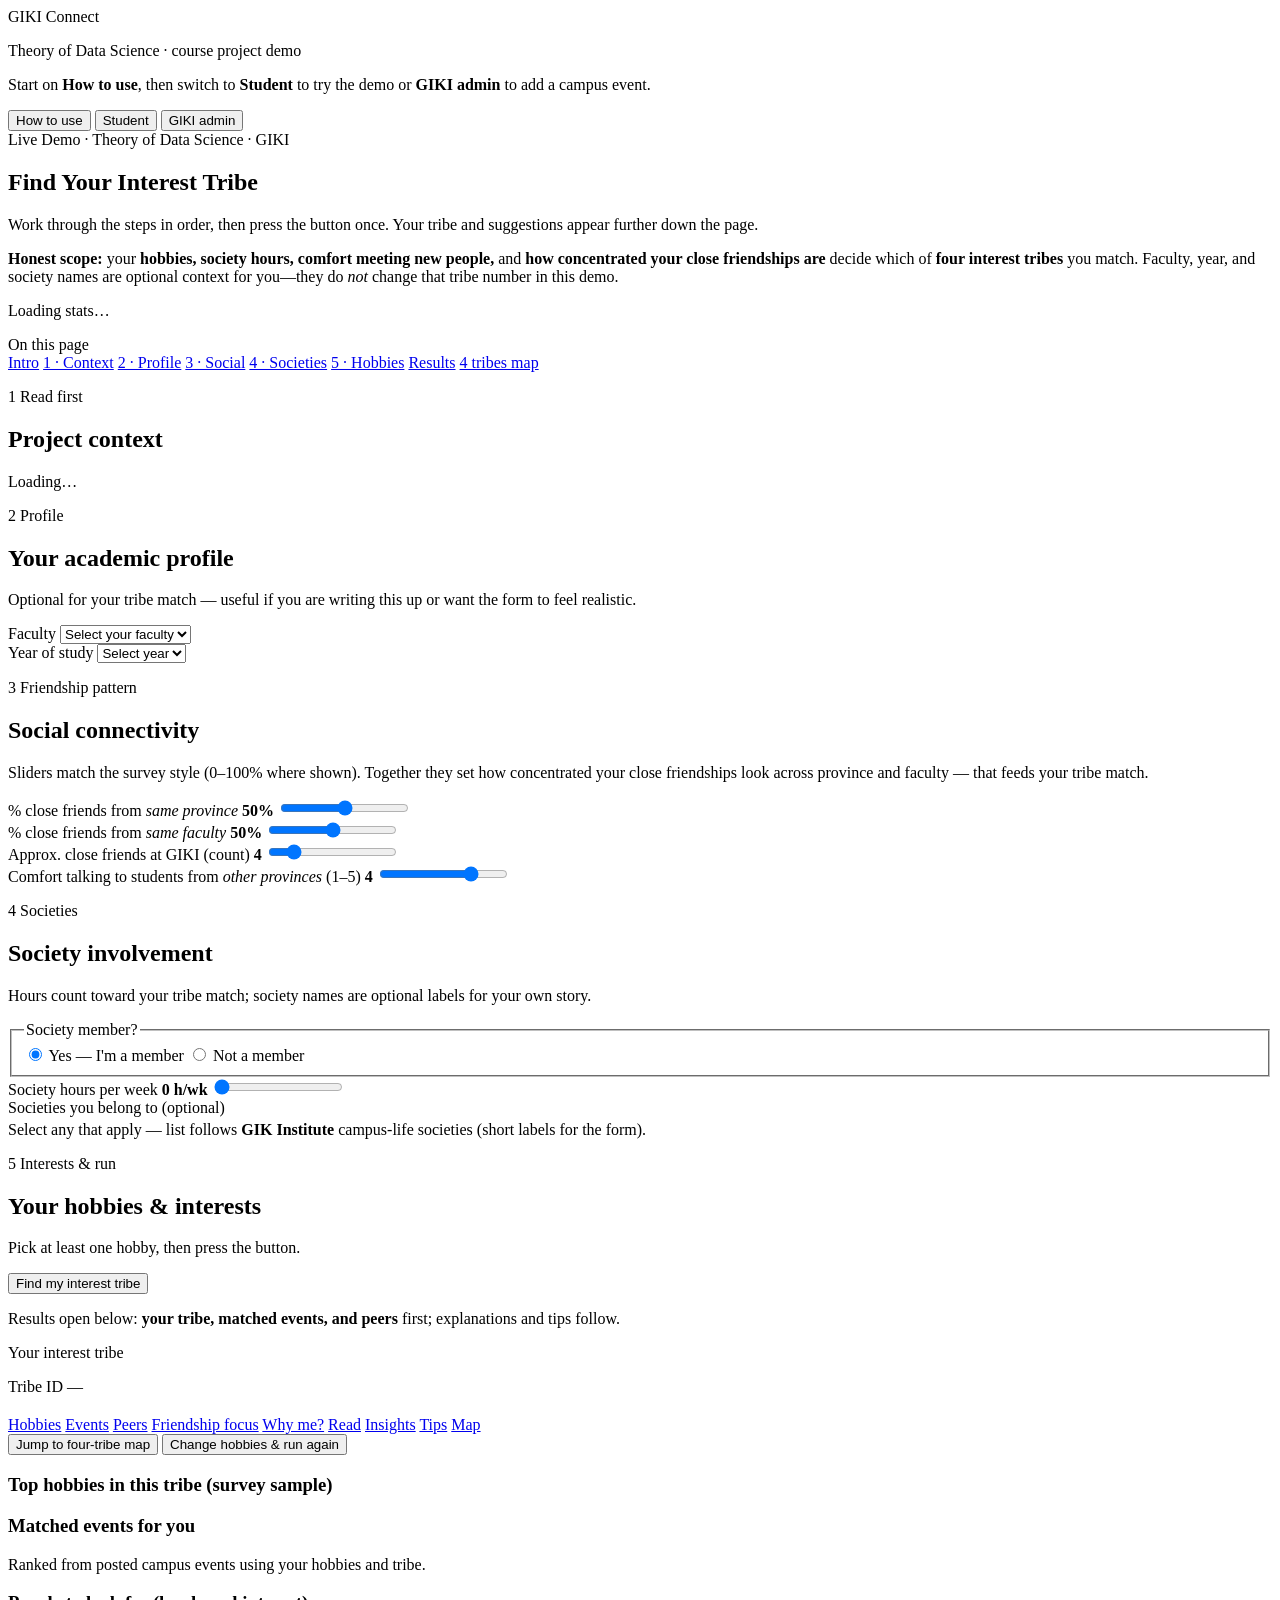
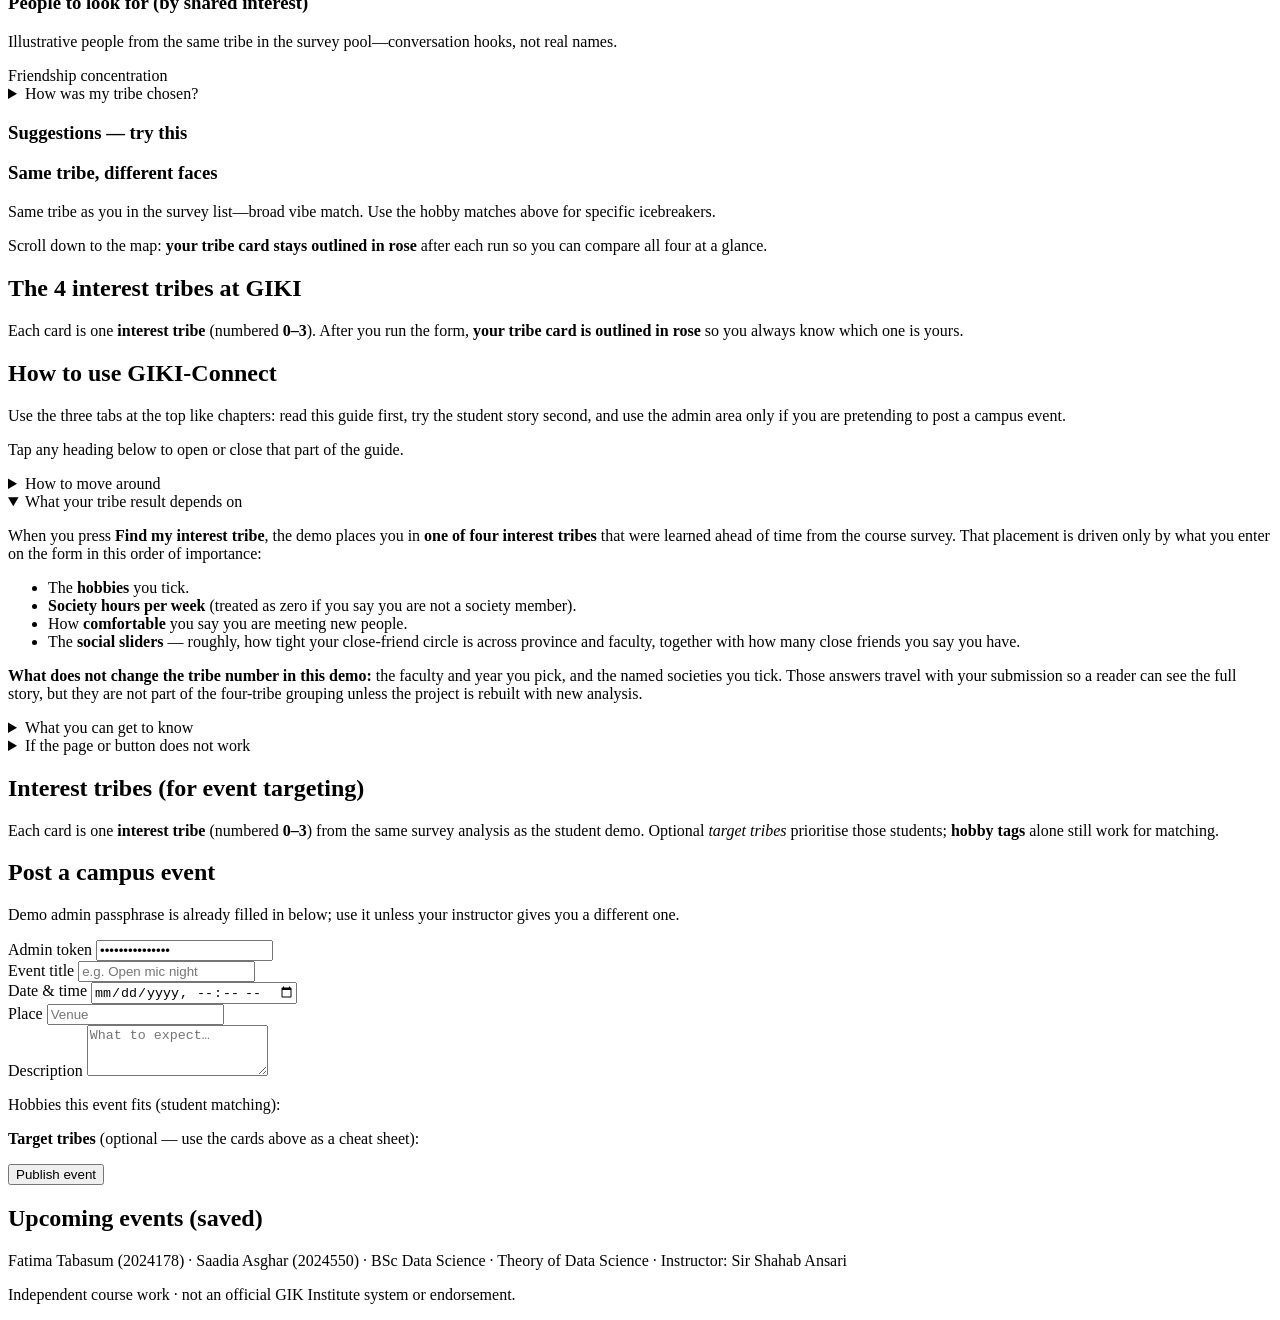
==== commit a3ecb8c7: "Improve demo UX: plain-language UI, API error handling, year label - Fix predict recommendation stri" ====
--- a/public/index.html
+++ b/public/index.html
@@ -3,7 +3,7 @@
 <head>
   <meta charset="UTF-8" />
   <meta name="viewport" content="width=device-width, initial-scale=1" />
-  <meta name="description" content="GIKI-Connect: Theory of Data Science demo — K-Means interest tribes, silo index, and campus event suggestions for GIK Institute." />
+  <meta name="description" content="GIKI-Connect: Theory of Data Science demo — interest tribes and campus event ideas for GIK Institute." />
   <meta name="theme-color" content="#6e1a35" />
   <title>GIKI-Connect · Interest tribes demo</title>
   <link rel="preconnect" href="https://fonts.googleapis.com" />
@@ -21,7 +21,7 @@
         </div>
         <p class="site-masthead__tagline">Theory of Data Science · course project demo</p>
       </div>
-      <p class="site-masthead__lede">Open <strong>How to use</strong> for a walkthrough, then <strong>Student</strong> to run the model or <strong>GIKI admin</strong> to post events.</p>
+      <p class="site-masthead__lede">Start on <strong>How to use</strong>, then switch to <strong>Student</strong> to try the demo or <strong>GIKI admin</strong> to add a campus event.</p>
       <nav class="tabs" role="tablist" aria-label="Main sections">
         <button type="button" class="tab active" id="tab-btn-guide" data-tab="guide" role="tab" aria-selected="true" aria-controls="panel-guide">How to use</button>
         <button type="button" class="tab" id="tab-btn-student" data-tab="student" role="tab" aria-selected="false" aria-controls="panel-student">Student</button>
@@ -33,8 +33,8 @@
       <section class="card demo-hero card--intro" id="student-hero">
         <div class="badge">Live Demo · Theory of Data Science · GIKI</div>
         <h1 class="demo-title">Find Your Interest Tribe</h1>
-        <p class="demo-lead">Fill the steps below in order, then run the model once. Your tribe ID and suggestions appear at the bottom.</p>
-        <p class="demo-blurb"><strong>Honest scope:</strong> one saved <strong>K-Means</strong> model (same <code>output/model/*.pkl</code> as the notebook) maps your <strong>hobbies + society hours + comfort + silo index</strong> to <strong>four</strong> tribes. Faculty, year, and society selections are for the form only—they do <em>not</em> change the cluster until you retrain with those features.</p>
+        <p class="demo-lead">Work through the steps in order, then press the button once. Your tribe and suggestions appear further down the page.</p>
+        <p class="demo-blurb"><strong>Honest scope:</strong> your <strong>hobbies, society hours, comfort meeting new people,</strong> and <strong>how concentrated your close friendships are</strong> decide which of <strong>four interest tribes</strong> you match. Faculty, year, and society names are optional context for you—they do <em>not</em> change that tribe number in this demo.</p>
         <div class="demo-stats" id="demo-stats" aria-live="polite">
           <p class="hint">Loading stats…</p>
         </div>
@@ -49,7 +49,7 @@
           <a class="jump-chip" href="#step-social">3 · Social</a>
           <a class="jump-chip" href="#step-societies">4 · Societies</a>
           <a class="jump-chip" href="#step-hobbies">5 · Hobbies</a>
-          <a class="jump-chip jump-chip--results is-disabled" href="#student-results" id="jump-to-results" aria-disabled="true" title="Available after you run the model">Results</a>
+          <a class="jump-chip jump-chip--results is-disabled" href="#student-results" id="jump-to-results" aria-disabled="true" title="Available after you find your tribe">Results</a>
           <a class="jump-chip" href="#tribe-atlas-public">4 tribes map</a>
         </div>
       </nav>
@@ -66,7 +66,7 @@
       <section class="card form-step" id="step-profile">
         <p class="step-kicker"><span class="step-num">2</span> Profile</p>
         <h2>Your academic profile</h2>
-        <p class="step-hint">Optional for the tribe model — useful for your report and realism.</p>
+        <p class="step-hint">Optional for your tribe match — useful if you are writing this up or want the form to feel realistic.</p>
         <div class="field">
           <label for="faculty">Faculty</label>
           <select id="faculty" class="text-input">
@@ -84,7 +84,7 @@
       <section class="card form-step" id="step-social">
         <p class="step-kicker"><span class="step-num">3</span> Friendship pattern</p>
         <h2>Social connectivity</h2>
-        <p class="step-hint">Sliders match the survey style (0–100% where shown). These feed your <strong>silo index</strong> for the model.</p>
+        <p class="step-hint">Sliders match the survey style (0–100% where shown). Together they set how concentrated your close friendships look across province and faculty — that feeds your tribe match.</p>
         <div class="field">
           <label for="same_prov_pct">% close friends from <em>same province</em> <strong id="same_prov_pct_v" aria-live="polite">50%</strong></label>
           <input type="range" id="same_prov_pct" name="same_prov_pct" min="0" max="100" step="5" value="50" aria-valuetext="50 percent" />
@@ -106,7 +106,7 @@
       <section class="card form-step" id="step-societies">
         <p class="step-kicker"><span class="step-num">4</span> Societies</p>
         <h2>Society involvement</h2>
-        <p class="step-hint">Hours are used by K-Means; society names are chips for your story only.</p>
+        <p class="step-hint">Hours count toward your tribe match; society names are optional labels for your own story.</p>
         <fieldset class="field soc-fieldset">
           <legend>Society member?</legend>
           <label class="inline"><input type="radio" name="soc_member" value="yes" checked /> Yes — I&apos;m a member</label>
@@ -126,8 +126,8 @@
       <section class="card form-step card--action" id="step-hobbies">
         <p class="step-kicker"><span class="step-num">5</span> Interests &amp; run</p>
         <h2>Your hobbies &amp; interests</h2>
-        <p class="step-hint">Pick at least one hobby, then run the model.</p>
-        <div class="hobby-grid" id="hobby-grid" role="group" aria-label="Hobbies and interests — pick at least one for the model"></div>
+        <p class="step-hint">Pick at least one hobby, then press the button.</p>
+        <div class="hobby-grid" id="hobby-grid" role="group" aria-label="Hobbies and interests — pick at least one"></div>
         <div class="action-cta">
           <button type="button" class="primary" id="submit">Find my interest tribe</button>
           <p class="action-cta__note">Results open below: <strong>your tribe, matched events, and peers</strong> first; explanations and tips follow.</p>
@@ -141,16 +141,16 @@
         <header class="result-hero" id="result-overview">
           <p class="result-kicker" id="result-kicker">Your interest tribe</p>
           <div class="result-tribe-row">
-            <span class="tribe-id-pill" id="tribe-id-pill" title="K-Means cluster ID from the saved model">Tribe ID —</span>
+            <span class="tribe-id-pill" id="tribe-id-pill" title="Interest tribe number from the saved survey analysis">Tribe ID —</span>
             <h2 class="result-tribe-title" id="tribe-title"></h2>
           </div>
           <p class="result-tagline" id="result-tagline"></p>
-          <ul class="result-stat-chips" id="result-stat-chips" aria-label="Model snapshot for your run"></ul>
+          <ul class="result-stat-chips" id="result-stat-chips" aria-label="Snapshot for your run"></ul>
           <nav class="result-quick-nav" aria-label="Explore your results">
             <a class="quick-link" href="#result-hobbies">Hobbies</a>
             <a class="quick-link" href="#result-events">Events</a>
             <a class="quick-link" href="#result-peers">Peers</a>
-            <a class="quick-link" href="#result-silo">Silo</a>
+            <a class="quick-link" href="#result-silo">Friendship focus</a>
             <a class="quick-link" href="#result-why">Why me?</a>
             <a class="quick-link" href="#result-read">Read</a>
             <a class="quick-link" href="#insight-sections">Insights</a>
@@ -164,7 +164,7 @@
         </header>
 
         <div class="result-tops result-tops--lead" id="result-hobbies">
-          <h3 class="result-section-label">Top hobbies in this tribe <span class="result-section-hint">(training cohort)</span></h3>
+          <h3 class="result-section-label">Top hobbies in this tribe <span class="result-section-hint">(survey sample)</span></h3>
           <div class="pill-list pill-list--emph" id="tribe-hobbies" aria-label="Most common hobbies in your assigned tribe"></div>
         </div>
 
@@ -176,13 +176,13 @@
 
         <section class="result-sub result-sub--match" id="result-peers">
           <h3 class="result-section-label">People to look for <span class="result-section-hint">(by shared interest)</span></h3>
-          <p class="hint tight">Illustrative profiles from the same K-Means cluster in <code>combined_with_clusters.csv</code>—conversation hooks, not real names.</p>
+          <p class="hint tight">Illustrative people from the same tribe in the survey pool—conversation hooks, not real names.</p>
           <div id="peer-list" class="peer-grid"></div>
         </section>
 
         <div class="result-silo-block" id="result-silo">
           <div class="silo-row">
-            <span>Friendship concentration (silo)</span>
+            <span>Friendship concentration</span>
             <span id="silo-label"></span>
           </div>
           <div class="silo-bar" aria-hidden="true"><i id="silo-fill" style="width:0%"></i></div>
@@ -202,7 +202,7 @@
 
         <section class="result-sub result-next" id="result-more">
           <h3 class="result-section-label">Same tribe, different faces</h3>
-          <p class="hint tight">Same cluster ID as you in the training file—broad vibe match. Use the hobby matches above for specific icebreakers.</p>
+          <p class="hint tight">Same tribe as you in the survey list—broad vibe match. Use the hobby matches above for specific icebreakers.</p>
           <p class="hint tight">Scroll down to the map: <strong>your tribe card stays outlined in rose</strong> after each run so you can compare all four at a glance.</p>
         </section>
 
@@ -213,7 +213,7 @@
       <section class="card tribe-showcase-card" id="tribe-atlas-public">
         <h2>The 4 interest tribes at GIKI</h2>
         <p class="hint tribe-atlas-intro" id="tribe-atlas-intro">
-          Each card is one <strong>K-Means cluster</strong> (IDs <strong>0–3</strong>). After you run the form, <strong>your tribe card is outlined in rose</strong> so you always know which one is yours.
+          Each card is one <strong>interest tribe</strong> (numbered <strong>0–3</strong>). After you run the form, <strong>your tribe card is outlined in rose</strong> so you always know which one is yours.
         </p>
         <div id="public-tribe-cards" class="tribe-atlas-grid"></div>
       </section>
@@ -222,70 +222,56 @@
     <div id="panel-guide" class="panel" role="tabpanel" aria-labelledby="tab-btn-guide">
       <section class="card guide-hero">
         <h1 class="guide-title">How to use GIKI-Connect</h1>
-        <p class="guide-lead">This page is your quick manual: what the project proves in the notebook, what the web app demonstrates, and how to click through without overstating the model.</p>
-      </section>
-
-      <p class="guide-interactive-hint hint">Tap a heading below to expand or collapse a section.</p>
+        <p class="guide-lead">Use the three tabs at the top like chapters: read this guide first, try the student story second, and use the admin area only if you are pretending to post a campus event.</p>
+      </section>
+
+      <p class="guide-interactive-hint hint">Tap any heading below to open or close that part of the guide.</p>
 
       <section class="card">
         <details class="guide-details">
-          <summary class="guide-summary">What you are showing (proposal)</summary>
+          <summary class="guide-summary">How to move around</summary>
           <div class="guide-details-inner">
-            <ul class="guide-list">
-              <li><strong>Social siloing</strong> — small circles tied to faculty / province / batch on a residential campus.</li>
-              <li><strong>Society bridge</strong> — societies and hobby mixers as the realistic way out of those bubbles.</li>
-              <li><strong>Interest tribes</strong> — K-Means groups students by <em>shared interests + society + comfort + silo</em>, not by “who looks like you” on demographics alone.</li>
-            </ul>
+            <p><strong>How to use</strong> (this tab) — stays open while you read; you can come back anytime.</p>
+            <p><strong>Student</strong> — scroll from the short intro down through the numbered steps. Answer the sliders and checkboxes in order, then press <strong>Find my interest tribe</strong>. Your result appears lower on the same page: a tribe label, a row of four cards (yours is highlighted), suggested events, and gentle “what to try next” ideas. Use the small “On this page” links if you want to jump between intro, form, and results.</p>
+            <p><strong>GIKI admin</strong> — switch here to pretend you are campus staff: enter the admin phrase already filled in for the demo, describe an event (time, place, what it is), tick hobby tags, and optionally tick which interest tribes should see it first. Publish, then go back to <strong>Student</strong> and run the form again to see whether your event shows up in the suggestions list.</p>
           </div>
         </details>
       </section>
 
       <section class="card guide-honest">
         <details class="guide-details" open>
-          <summary class="guide-summary">What the model actually uses</summary>
+          <summary class="guide-summary">What your tribe result depends on</summary>
           <div class="guide-details-inner">
-            <p>Every “Find my interest tribe” request builds a vector of <strong>17 features</strong> saved from <code>GIKI_Connect_Notebook.ipynb</code>:</p>
+            <p>When you press <strong>Find my interest tribe</strong>, the demo places you in <strong>one of four interest tribes</strong> that were learned ahead of time from the course survey. That placement is driven only by what you enter on the form in this order of importance:</p>
             <ul class="guide-list">
-              <li><strong>14 hobby flags</strong> (checkboxes on the Student tab)</li>
-              <li><strong>Society hours / week</strong> (set to <strong>0</strong> automatically if you pick “Not a member”)</li>
-              <li><strong>Comfort</strong> (1–5 slider)</li>
-              <li><strong>Silo index</strong> — from your % same-province / same-faculty friends + friend count, using the same formula as the notebook (<code>p + f − p×f</code> on the proportions).</li>
+              <li>The <strong>hobbies</strong> you tick.</li>
+              <li><strong>Society hours per week</strong> (treated as zero if you say you are not a society member).</li>
+              <li>How <strong>comfortable</strong> you say you are meeting new people.</li>
+              <li>The <strong>social sliders</strong> — roughly, how tight your close-friend circle is across province and faculty, together with how many close friends you say you have.</li>
             </ul>
-            <p><strong>Not used for the tribe label today:</strong> faculty, year, and the society chips you pick. They are honest extras for your survey story; the API echoes them back as <code>submitted</code> but they do not enter <code>kmeans.predict</code>.</p>
+            <p><strong>What does not change the tribe number in this demo:</strong> the faculty and year you pick, and the named societies you tick. Those answers travel with your submission so a reader can see the full story, but they are not part of the four-tribe grouping unless the project is rebuilt with new analysis.</p>
           </div>
         </details>
       </section>
 
       <section class="card">
         <details class="guide-details">
-          <summary class="guide-summary">Student tab — step by step</summary>
+          <summary class="guide-summary">What you can get to know</summary>
           <div class="guide-details-inner">
-            <ol class="guide-steps">
-              <li>Read the <strong>live stats</strong> (cohort size, K, feature count, PCA %) — they come from <code>GET /api/meta</code> and your files on disk.</li>
-              <li>Skim <strong>Project context</strong> for limits and pilot wording.</li>
-              <li>Fill <strong>Academic profile</strong> (optional for the model, useful for your report).</li>
-              <li>Set <strong>Social connectivity</strong> sliders; pick <strong>Society involvement</strong> (hours + society chips if you are a member); tick <strong>hobbies</strong>.</li>
-              <li>Scroll to <strong>The 4 interest tribes</strong> to see how the cohort splits before you run yourself.</li>
-              <li>Click <strong>Find my interest tribe</strong> — you get a <strong>Tribe ID</strong> pill, explainable “how chosen” notes, the four-card map with yours outlined, plus events and anonymized peer ideas.</li>
-            </ol>
+            <p><strong>Big picture.</strong> The project talks about living on a residential campus but still forming small circles by faculty, home region, or batch; how societies and shared hobbies can act as a bridge; and how “interest tribes” describe taste and habits rather than copying demographics.</p>
+            <p><strong>From the numbers at the top of Student.</strong> You see how many anonymised profiles sit in the survey pool, that there are four tribes, and that the match is grounded in coursework data—not a random picker.</p>
+            <p><strong>After you run the form.</strong> You see which tribe you landed in, a plain-language line about how tight your social picture looks, event ideas matched to that tribe and your hobbies, and anonymised “say hi” style prompts. The expandable notes under the result explain, in words, how the tribe was chosen without asking you to trust a black box.</p>
+            <p><strong>Behind the scenes (one sentence).</strong> The survey analysis and tribe labels were finished once for the course; this site applies that same grouping and adds readable suggestions on top — it does not relearn from your clicks while you explore.</p>
           </div>
         </details>
       </section>
 
       <section class="card">
         <details class="guide-details">
-          <summary class="guide-summary">GIKI admin tab</summary>
+          <summary class="guide-summary">If the page or button does not work</summary>
           <div class="guide-details-inner">
-            <p>Use the default token unless you changed <code>GIKI_ADMIN_TOKEN</code>. Post title, time, place, hobby tags, and optionally <strong>target tribes (0–3)</strong> so the right students see the event first in their list. Events save to <code>data/events.json</code> locally (or <code>/tmp</code> on Vercel).</p>
-          </div>
-        </details>
-      </section>
-
-      <section class="card">
-        <details class="guide-details">
-          <summary class="guide-summary">Notebook vs app</summary>
-          <div class="guide-details-inner">
-            <p><strong>Notebook:</strong> Chi-square, Pearson, EDA plots, elbow, K-Means fit, exports to <code>output/model/</code> and <code>combined_with_clusters.csv</code>. <strong>App:</strong> loads those pickles and CSV, runs one prediction per form submit, layers event + peer rules on top—no retraining in the browser.</p>
+            <p>The demo needs the small program that ships with the project to be running on your computer. Start it the way your instructor or README describes (for example the <strong>START_APP</strong> shortcut or running the main server script). A message in the same window will show a <strong>local web address</strong> — open that exact address in your browser and use the site from there.</p>
+            <p>If you opened the web page from a preview inside an editor, or by double-clicking a file in a folder, the button may not respond. Close that tab, start the program, and open only the address the program tells you. If an old tab is stuck, try a full refresh or open the address again in a new tab.</p>
           </div>
         </details>
       </section>
@@ -295,14 +281,14 @@
       <section class="card tribe-atlas">
         <h2>Interest tribes (for event targeting)</h2>
         <p class="hint">
-          Each card is one <strong>interest tribe</strong> (<strong>Tribe ID 0–3</strong>) from the K-Means layer in the notebook. Optional <em>target tribes</em> prioritise those students; <strong>hobby tags</strong> alone still work for matching.
+          Each card is one <strong>interest tribe</strong> (numbered <strong>0–3</strong>) from the same survey analysis as the student demo. Optional <em>target tribes</em> prioritise those students; <strong>hobby tags</strong> alone still work for matching.
         </p>
         <div id="admin-tribe-cards" class="tribe-atlas-grid"></div>
       </section>
 
       <section class="card">
         <h2>Post a campus event</h2>
-        <p class="hint">Admin token (demo): <code>giki-admin-demo</code> — override with env <code>GIKI_ADMIN_TOKEN</code>.</p>
+        <p class="hint">Demo admin passphrase is already filled in below; use it unless your instructor gives you a different one.</p>
         <div class="field">
           <label for="admin-token">Admin token</label>
           <input type="password" id="admin-token" class="text-input" value="giki-admin-demo" autocomplete="off" />
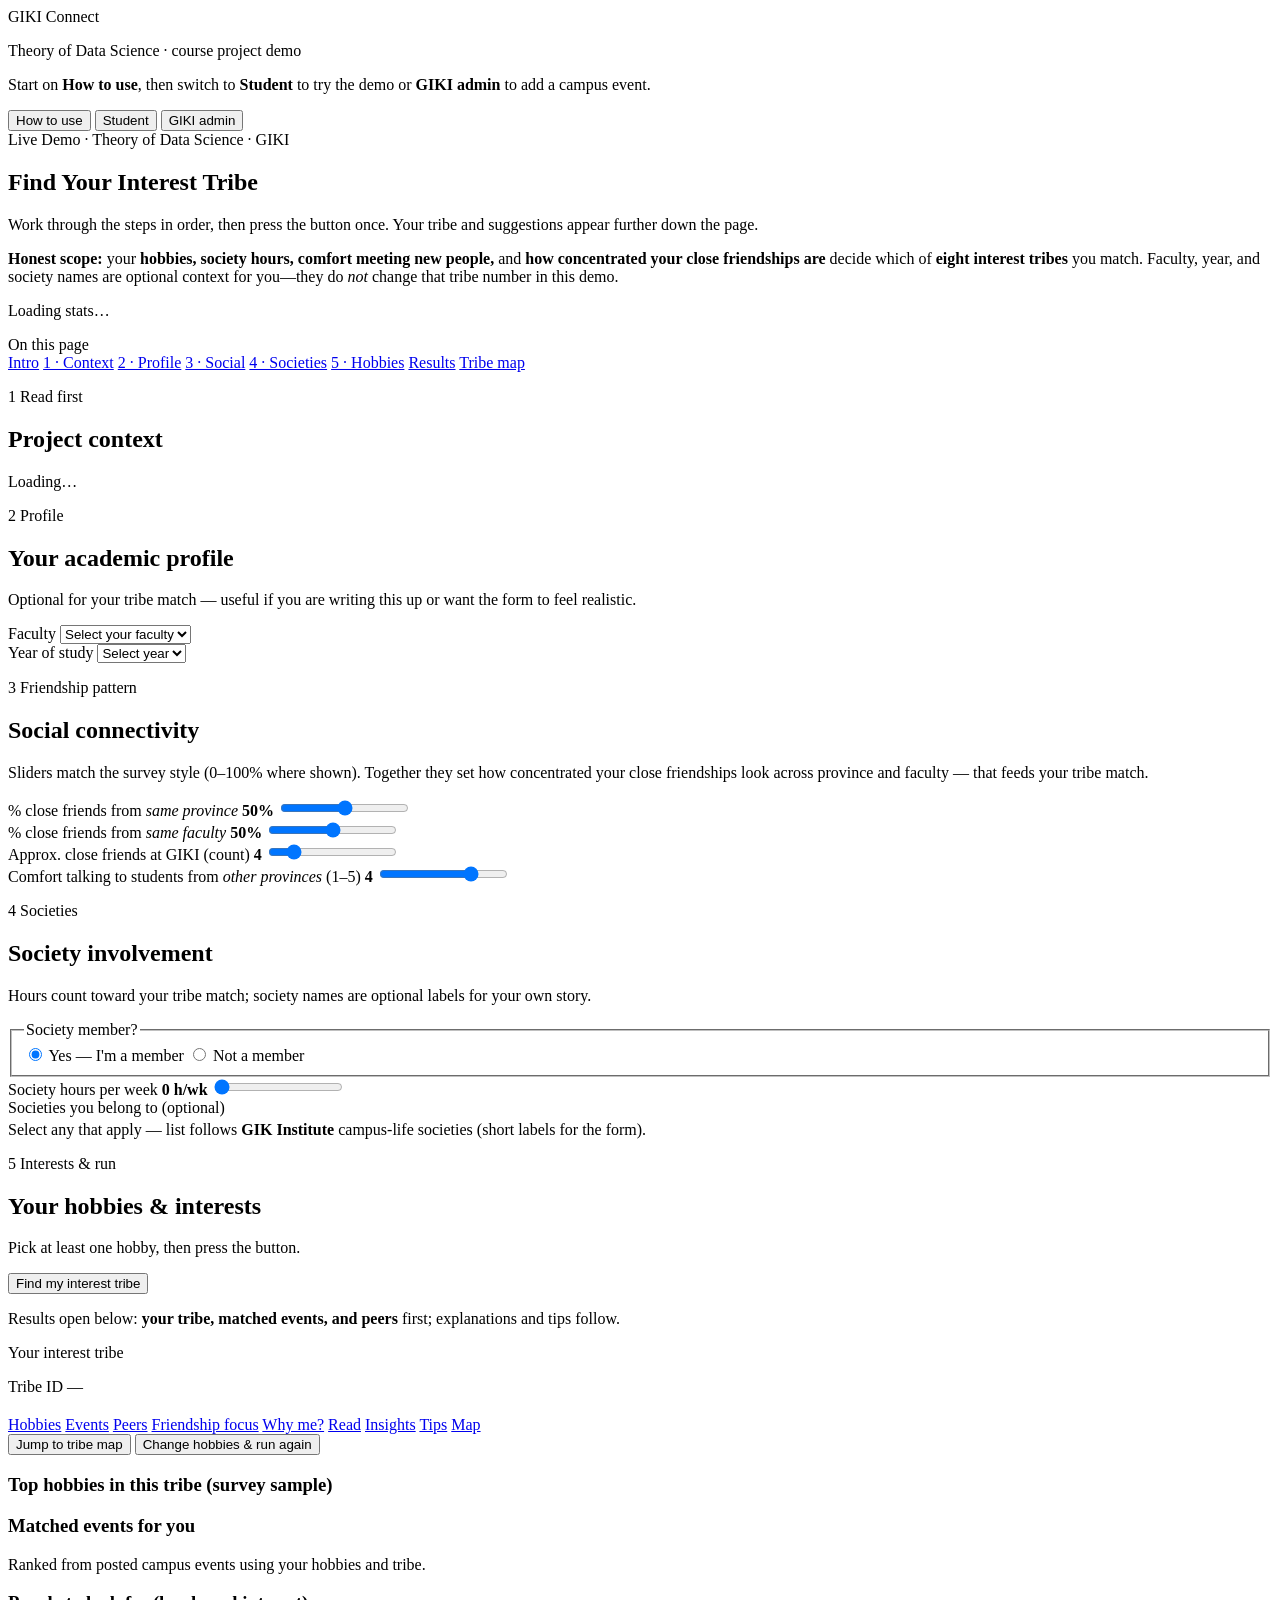
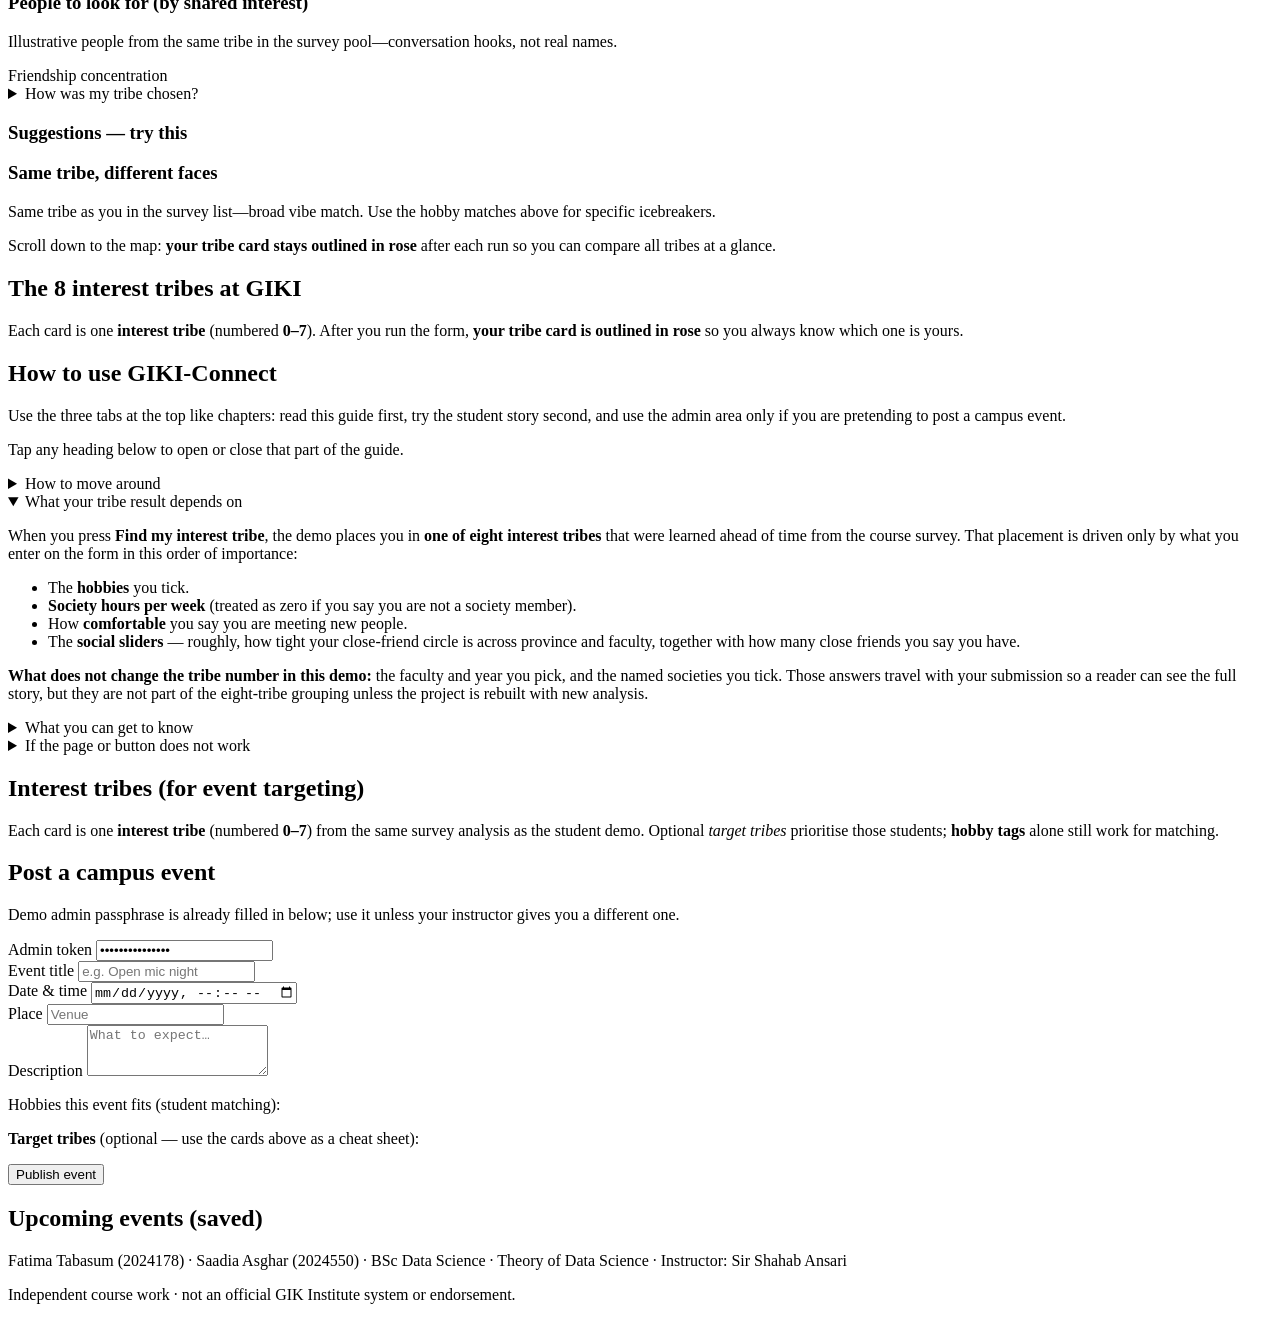
==== commit 0f15b42c: "Align project with K=8 tribes: notebook, model, UI, and outputs - Retrain K-means with eight cluster" ====
--- a/public/index.html
+++ b/public/index.html
@@ -34,7 +34,7 @@
         <div class="badge">Live Demo · Theory of Data Science · GIKI</div>
         <h1 class="demo-title">Find Your Interest Tribe</h1>
         <p class="demo-lead">Work through the steps in order, then press the button once. Your tribe and suggestions appear further down the page.</p>
-        <p class="demo-blurb"><strong>Honest scope:</strong> your <strong>hobbies, society hours, comfort meeting new people,</strong> and <strong>how concentrated your close friendships are</strong> decide which of <strong>four interest tribes</strong> you match. Faculty, year, and society names are optional context for you—they do <em>not</em> change that tribe number in this demo.</p>
+        <p class="demo-blurb"><strong>Honest scope:</strong> your <strong>hobbies, society hours, comfort meeting new people,</strong> and <strong>how concentrated your close friendships are</strong> decide which of <strong>eight interest tribes</strong> you match. Faculty, year, and society names are optional context for you—they do <em>not</em> change that tribe number in this demo.</p>
         <div class="demo-stats" id="demo-stats" aria-live="polite">
           <p class="hint">Loading stats…</p>
         </div>
@@ -50,7 +50,7 @@
           <a class="jump-chip" href="#step-societies">4 · Societies</a>
           <a class="jump-chip" href="#step-hobbies">5 · Hobbies</a>
           <a class="jump-chip jump-chip--results is-disabled" href="#student-results" id="jump-to-results" aria-disabled="true" title="Available after you find your tribe">Results</a>
-          <a class="jump-chip" href="#tribe-atlas-public">4 tribes map</a>
+          <a class="jump-chip" href="#tribe-atlas-public">Tribe map</a>
         </div>
       </nav>
 
@@ -158,7 +158,7 @@
             <a class="quick-link" href="#tribe-atlas-public">Map</a>
           </nav>
           <div class="result-hero-actions">
-            <button type="button" class="btn-text" id="scroll-to-atlas">Jump to four-tribe map</button>
+            <button type="button" class="btn-text" id="scroll-to-atlas">Jump to tribe map</button>
             <button type="button" class="btn-text btn-text--secondary" id="try-another-mix">Change hobbies &amp; run again</button>
           </div>
         </header>
@@ -203,7 +203,7 @@
         <section class="result-sub result-next" id="result-more">
           <h3 class="result-section-label">Same tribe, different faces</h3>
           <p class="hint tight">Same tribe as you in the survey list—broad vibe match. Use the hobby matches above for specific icebreakers.</p>
-          <p class="hint tight">Scroll down to the map: <strong>your tribe card stays outlined in rose</strong> after each run so you can compare all four at a glance.</p>
+          <p class="hint tight">Scroll down to the map: <strong>your tribe card stays outlined in rose</strong> after each run so you can compare all tribes at a glance.</p>
         </section>
 
         <p class="result-provenance" id="result-provenance"></p>
@@ -211,9 +211,9 @@
       </section>
 
       <section class="card tribe-showcase-card" id="tribe-atlas-public">
-        <h2>The 4 interest tribes at GIKI</h2>
+        <h2>The 8 interest tribes at GIKI</h2>
         <p class="hint tribe-atlas-intro" id="tribe-atlas-intro">
-          Each card is one <strong>interest tribe</strong> (numbered <strong>0–3</strong>). After you run the form, <strong>your tribe card is outlined in rose</strong> so you always know which one is yours.
+          Each card is one <strong>interest tribe</strong> (numbered <strong>0–7</strong>). After you run the form, <strong>your tribe card is outlined in rose</strong> so you always know which one is yours.
         </p>
         <div id="public-tribe-cards" class="tribe-atlas-grid"></div>
       </section>
@@ -232,7 +232,7 @@
           <summary class="guide-summary">How to move around</summary>
           <div class="guide-details-inner">
             <p><strong>How to use</strong> (this tab) — stays open while you read; you can come back anytime.</p>
-            <p><strong>Student</strong> — scroll from the short intro down through the numbered steps. Answer the sliders and checkboxes in order, then press <strong>Find my interest tribe</strong>. Your result appears lower on the same page: a tribe label, a row of four cards (yours is highlighted), suggested events, and gentle “what to try next” ideas. Use the small “On this page” links if you want to jump between intro, form, and results.</p>
+            <p><strong>Student</strong> — scroll from the short intro down through the numbered steps. Answer the sliders and checkboxes in order, then press <strong>Find my interest tribe</strong>. Your result appears lower on the same page: a tribe label, a row of tribe cards (yours is highlighted), suggested events, and gentle “what to try next” ideas. Use the small “On this page” links if you want to jump between intro, form, and results.</p>
             <p><strong>GIKI admin</strong> — switch here to pretend you are campus staff: enter the admin phrase already filled in for the demo, describe an event (time, place, what it is), tick hobby tags, and optionally tick which interest tribes should see it first. Publish, then go back to <strong>Student</strong> and run the form again to see whether your event shows up in the suggestions list.</p>
           </div>
         </details>
@@ -242,14 +242,14 @@
         <details class="guide-details" open>
           <summary class="guide-summary">What your tribe result depends on</summary>
           <div class="guide-details-inner">
-            <p>When you press <strong>Find my interest tribe</strong>, the demo places you in <strong>one of four interest tribes</strong> that were learned ahead of time from the course survey. That placement is driven only by what you enter on the form in this order of importance:</p>
+            <p>When you press <strong>Find my interest tribe</strong>, the demo places you in <strong>one of eight interest tribes</strong> that were learned ahead of time from the course survey. That placement is driven only by what you enter on the form in this order of importance:</p>
             <ul class="guide-list">
               <li>The <strong>hobbies</strong> you tick.</li>
               <li><strong>Society hours per week</strong> (treated as zero if you say you are not a society member).</li>
               <li>How <strong>comfortable</strong> you say you are meeting new people.</li>
               <li>The <strong>social sliders</strong> — roughly, how tight your close-friend circle is across province and faculty, together with how many close friends you say you have.</li>
             </ul>
-            <p><strong>What does not change the tribe number in this demo:</strong> the faculty and year you pick, and the named societies you tick. Those answers travel with your submission so a reader can see the full story, but they are not part of the four-tribe grouping unless the project is rebuilt with new analysis.</p>
+            <p><strong>What does not change the tribe number in this demo:</strong> the faculty and year you pick, and the named societies you tick. Those answers travel with your submission so a reader can see the full story, but they are not part of the eight-tribe grouping unless the project is rebuilt with new analysis.</p>
           </div>
         </details>
       </section>
@@ -259,7 +259,7 @@
           <summary class="guide-summary">What you can get to know</summary>
           <div class="guide-details-inner">
             <p><strong>Big picture.</strong> The project talks about living on a residential campus but still forming small circles by faculty, home region, or batch; how societies and shared hobbies can act as a bridge; and how “interest tribes” describe taste and habits rather than copying demographics.</p>
-            <p><strong>From the numbers at the top of Student.</strong> You see how many anonymised profiles sit in the survey pool, that there are four tribes, and that the match is grounded in coursework data—not a random picker.</p>
+            <p><strong>From the numbers at the top of Student.</strong> You see how many anonymised profiles sit in the survey pool, that there are eight tribes, and that the match is grounded in coursework data—not a random picker.</p>
             <p><strong>After you run the form.</strong> You see which tribe you landed in, a plain-language line about how tight your social picture looks, event ideas matched to that tribe and your hobbies, and anonymised “say hi” style prompts. The expandable notes under the result explain, in words, how the tribe was chosen without asking you to trust a black box.</p>
             <p><strong>Behind the scenes (one sentence).</strong> The survey analysis and tribe labels were finished once for the course; this site applies that same grouping and adds readable suggestions on top — it does not relearn from your clicks while you explore.</p>
           </div>
@@ -281,7 +281,7 @@
       <section class="card tribe-atlas">
         <h2>Interest tribes (for event targeting)</h2>
         <p class="hint">
-          Each card is one <strong>interest tribe</strong> (numbered <strong>0–3</strong>) from the same survey analysis as the student demo. Optional <em>target tribes</em> prioritise those students; <strong>hobby tags</strong> alone still work for matching.
+          Each card is one <strong>interest tribe</strong> (numbered <strong>0–7</strong>) from the same survey analysis as the student demo. Optional <em>target tribes</em> prioritise those students; <strong>hobby tags</strong> alone still work for matching.
         </p>
         <div id="admin-tribe-cards" class="tribe-atlas-grid"></div>
       </section>
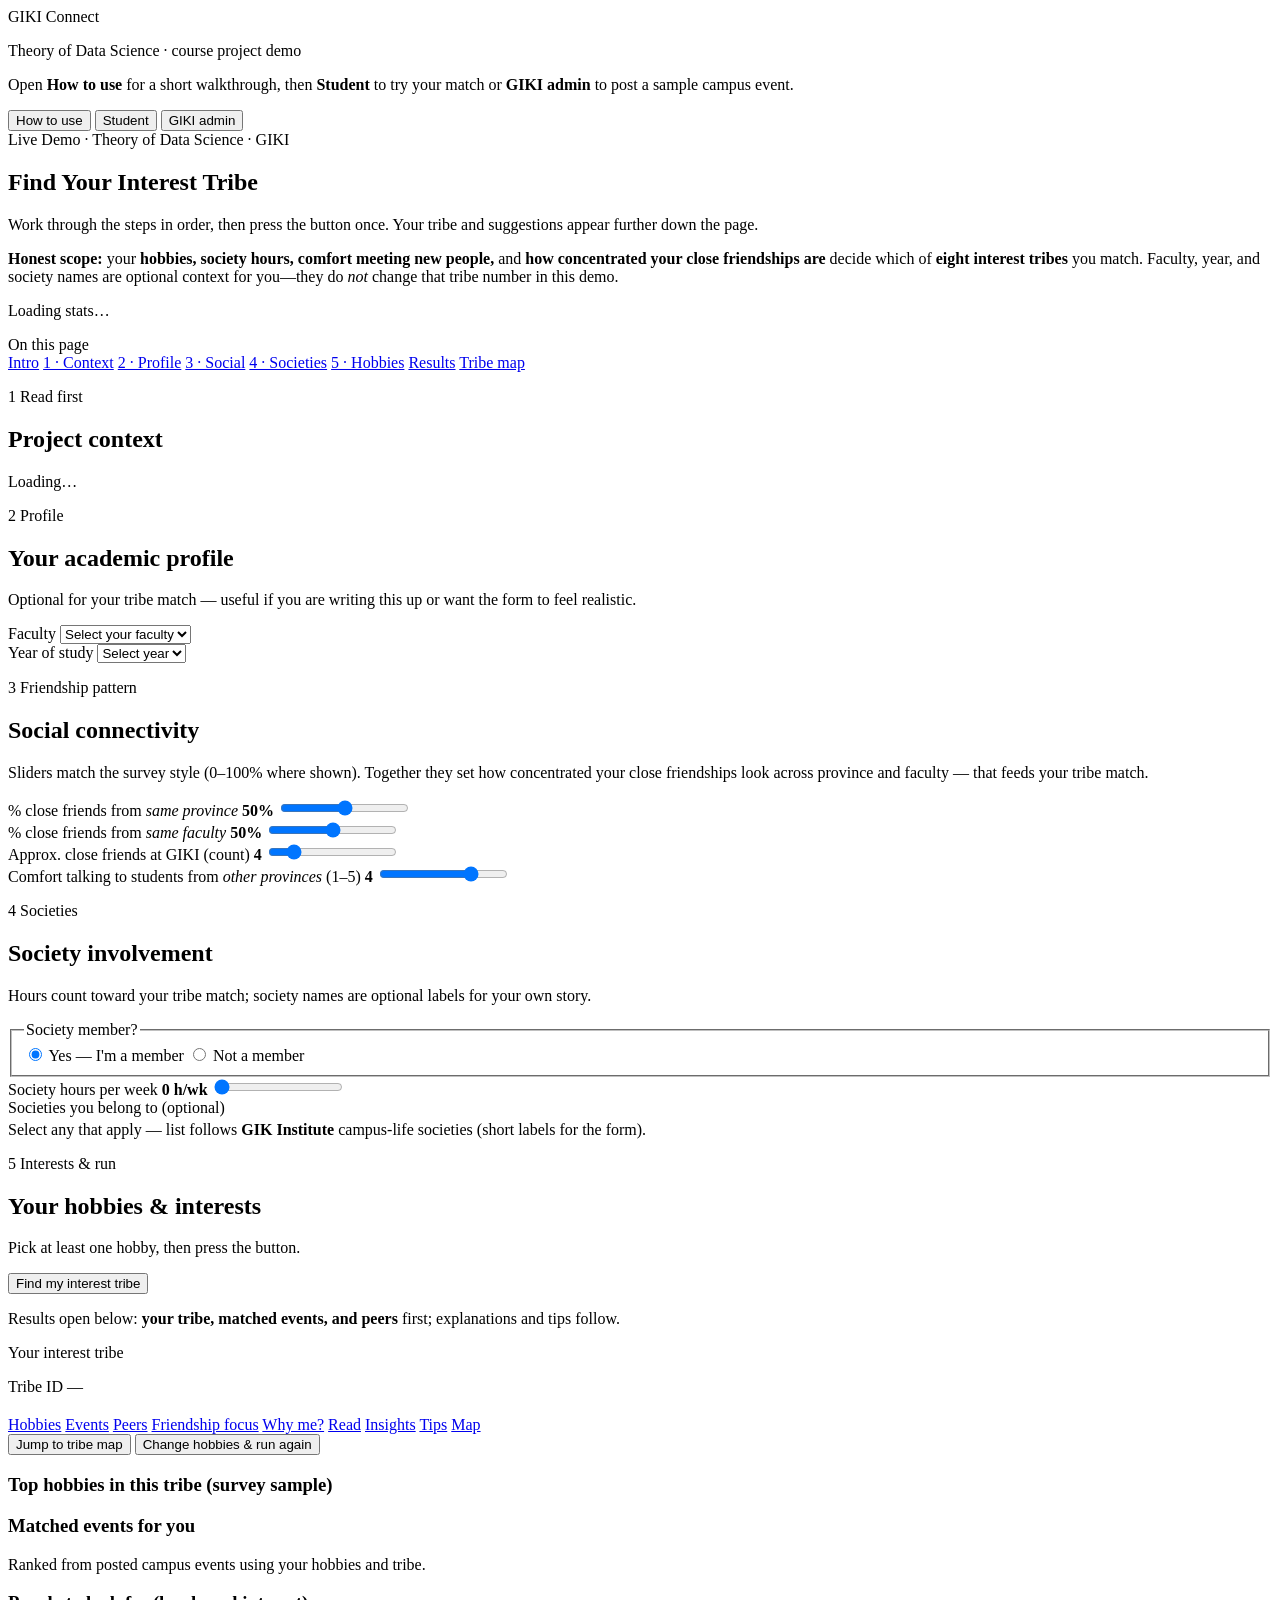
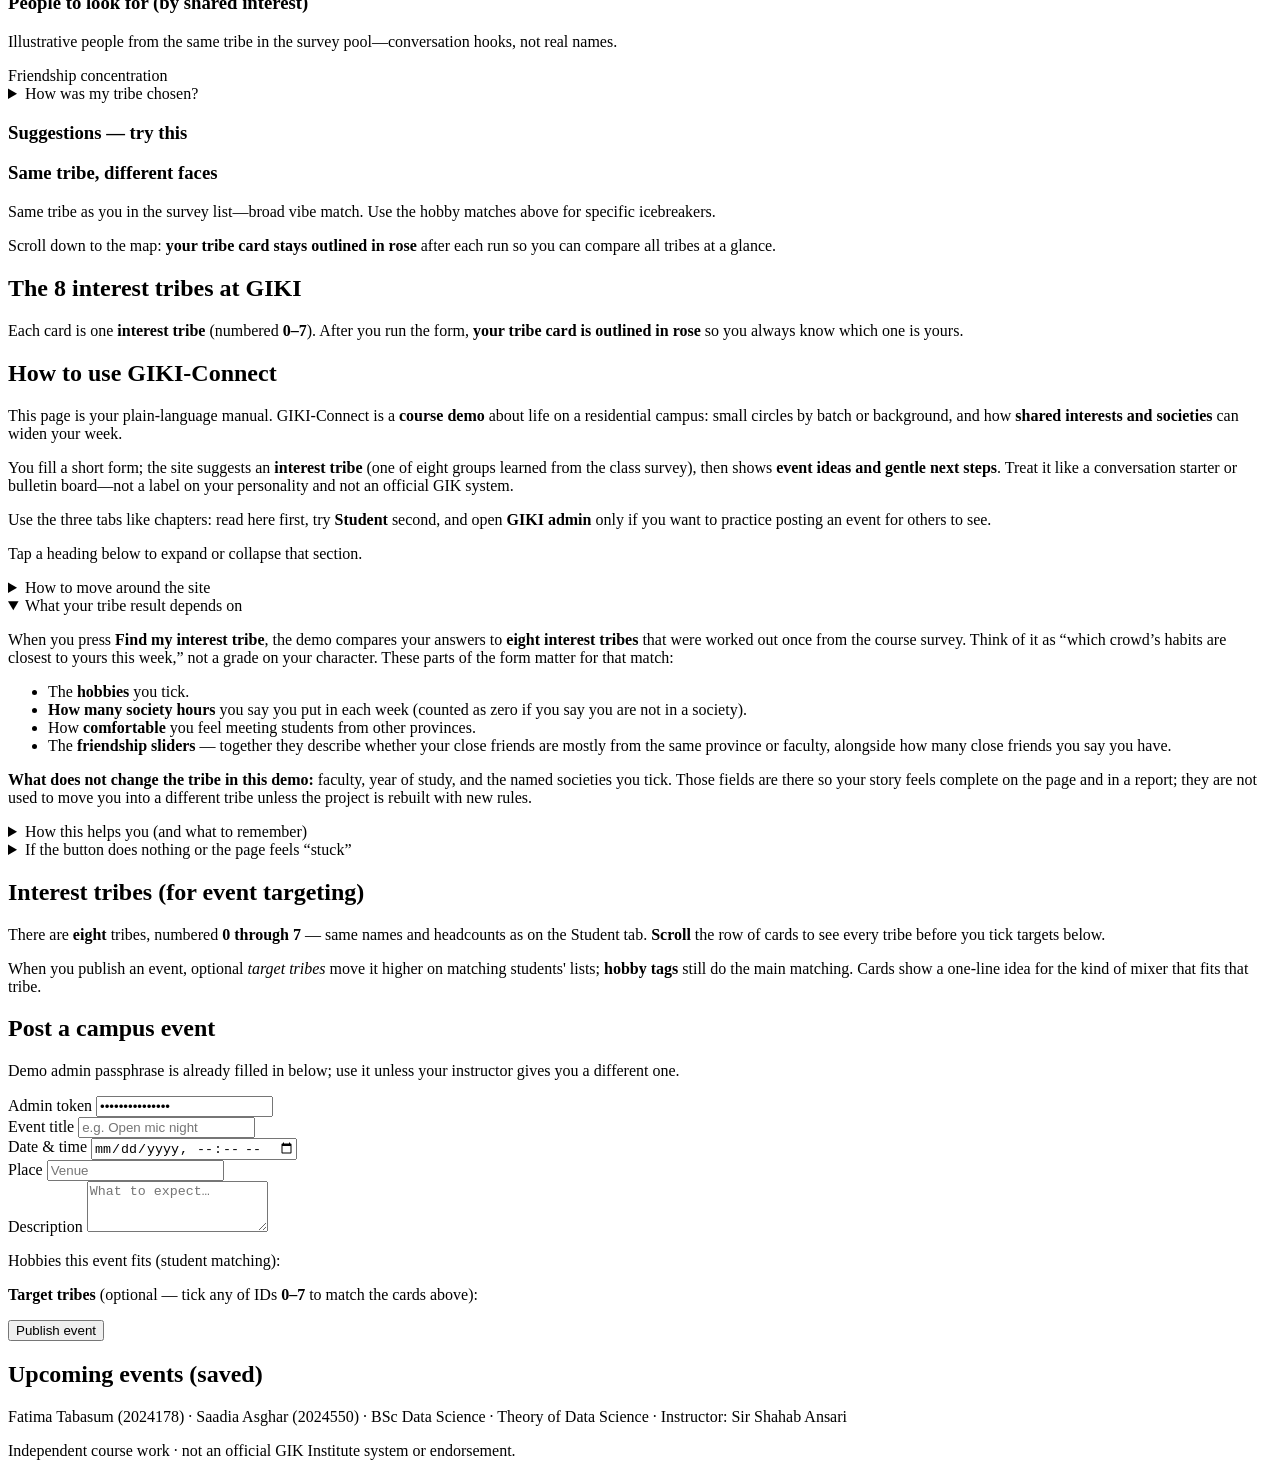
==== commit 8362d348: "Admin tab: eight tribes copy, refresh cards on open, polish Coding label - Clarify admin atlas for t" ====
--- a/public/index.html
+++ b/public/index.html
@@ -21,7 +21,7 @@
         </div>
         <p class="site-masthead__tagline">Theory of Data Science · course project demo</p>
       </div>
-      <p class="site-masthead__lede">Start on <strong>How to use</strong>, then switch to <strong>Student</strong> to try the demo or <strong>GIKI admin</strong> to add a campus event.</p>
+      <p class="site-masthead__lede">Open <strong>How to use</strong> for a short walkthrough, then <strong>Student</strong> to try your match or <strong>GIKI admin</strong> to post a sample campus event.</p>
       <nav class="tabs" role="tablist" aria-label="Main sections">
         <button type="button" class="tab active" id="tab-btn-guide" data-tab="guide" role="tab" aria-selected="true" aria-controls="panel-guide">How to use</button>
         <button type="button" class="tab" id="tab-btn-student" data-tab="student" role="tab" aria-selected="false" aria-controls="panel-student">Student</button>
@@ -222,18 +222,20 @@
     <div id="panel-guide" class="panel" role="tabpanel" aria-labelledby="tab-btn-guide">
       <section class="card guide-hero">
         <h1 class="guide-title">How to use GIKI-Connect</h1>
-        <p class="guide-lead">Use the three tabs at the top like chapters: read this guide first, try the student story second, and use the admin area only if you are pretending to post a campus event.</p>
-      </section>
-
-      <p class="guide-interactive-hint hint">Tap any heading below to open or close that part of the guide.</p>
+        <p class="guide-lead">This page is your plain-language manual. GIKI-Connect is a <strong>course demo</strong> about life on a residential campus: small circles by batch or background, and how <strong>shared interests and societies</strong> can widen your week.</p>
+        <p class="guide-lead">You fill a short form; the site suggests an <strong>interest tribe</strong> (one of eight groups learned from the class survey), then shows <strong>event ideas and gentle next steps</strong>. Treat it like a conversation starter or bulletin board—not a label on your personality and not an official GIK system.</p>
+        <p class="guide-lead">Use the three tabs like chapters: read here first, try <strong>Student</strong> second, and open <strong>GIKI admin</strong> only if you want to practice posting an event for others to see.</p>
+      </section>
+
+      <p class="guide-interactive-hint hint">Tap a heading below to expand or collapse that section.</p>
 
       <section class="card">
         <details class="guide-details">
-          <summary class="guide-summary">How to move around</summary>
+          <summary class="guide-summary">How to move around the site</summary>
           <div class="guide-details-inner">
-            <p><strong>How to use</strong> (this tab) — stays open while you read; you can come back anytime.</p>
-            <p><strong>Student</strong> — scroll from the short intro down through the numbered steps. Answer the sliders and checkboxes in order, then press <strong>Find my interest tribe</strong>. Your result appears lower on the same page: a tribe label, a row of tribe cards (yours is highlighted), suggested events, and gentle “what to try next” ideas. Use the small “On this page” links if you want to jump between intro, form, and results.</p>
-            <p><strong>GIKI admin</strong> — switch here to pretend you are campus staff: enter the admin phrase already filled in for the demo, describe an event (time, place, what it is), tick hobby tags, and optionally tick which interest tribes should see it first. Publish, then go back to <strong>Student</strong> and run the form again to see whether your event shows up in the suggestions list.</p>
+            <p><strong>How to use</strong> (this tab) — read at your own pace; you can leave and come back.</p>
+            <p><strong>Student</strong> — scroll from the top through the numbered steps. Move the sliders and tick hobbies so they feel true for you right now, then press <strong>Find my interest tribe</strong> once. Your result appears further down the same page: which tribe you sit closest to, a map of all tribes (yours is outlined), sample events that fit your interests, and simple ideas for what to try next. The “On this page” row is a shortcut if you want to jump to a section.</p>
+            <p><strong>GIKI admin</strong> — use this only to play “staff for a minute.” The demo password is already filled in. Write a pretend event (what, when, where), pick hobbies it suits, and optionally pick which tribes should see it near the top of their list. After you publish, go back to <strong>Student</strong>, run the form again, and check whether your event appears in the suggestions.</p>
           </div>
         </details>
       </section>
@@ -242,36 +244,37 @@
         <details class="guide-details" open>
           <summary class="guide-summary">What your tribe result depends on</summary>
           <div class="guide-details-inner">
-            <p>When you press <strong>Find my interest tribe</strong>, the demo places you in <strong>one of eight interest tribes</strong> that were learned ahead of time from the course survey. That placement is driven only by what you enter on the form in this order of importance:</p>
+            <p>When you press <strong>Find my interest tribe</strong>, the demo compares your answers to <strong>eight interest tribes</strong> that were worked out once from the course survey. Think of it as “which crowd’s habits are closest to yours this week,” not a grade on your character. These parts of the form matter for that match:</p>
             <ul class="guide-list">
               <li>The <strong>hobbies</strong> you tick.</li>
-              <li><strong>Society hours per week</strong> (treated as zero if you say you are not a society member).</li>
-              <li>How <strong>comfortable</strong> you say you are meeting new people.</li>
-              <li>The <strong>social sliders</strong> — roughly, how tight your close-friend circle is across province and faculty, together with how many close friends you say you have.</li>
+              <li><strong>How many society hours</strong> you say you put in each week (counted as zero if you say you are not in a society).</li>
+              <li>How <strong>comfortable</strong> you feel meeting students from other provinces.</li>
+              <li>The <strong>friendship sliders</strong> — together they describe whether your close friends are mostly from the same province or faculty, alongside how many close friends you say you have.</li>
             </ul>
-            <p><strong>What does not change the tribe number in this demo:</strong> the faculty and year you pick, and the named societies you tick. Those answers travel with your submission so a reader can see the full story, but they are not part of the eight-tribe grouping unless the project is rebuilt with new analysis.</p>
+            <p><strong>What does not change the tribe in this demo:</strong> faculty, year of study, and the named societies you tick. Those fields are there so your story feels complete on the page and in a report; they are not used to move you into a different tribe unless the project is rebuilt with new rules.</p>
           </div>
         </details>
       </section>
 
       <section class="card">
         <details class="guide-details">
-          <summary class="guide-summary">What you can get to know</summary>
+          <summary class="guide-summary">How this helps you (and what to remember)</summary>
           <div class="guide-details-inner">
-            <p><strong>Big picture.</strong> The project talks about living on a residential campus but still forming small circles by faculty, home region, or batch; how societies and shared hobbies can act as a bridge; and how “interest tribes” describe taste and habits rather than copying demographics.</p>
-            <p><strong>From the numbers at the top of Student.</strong> You see how many anonymised profiles sit in the survey pool, that there are eight tribes, and that the match is grounded in coursework data—not a random picker.</p>
-            <p><strong>After you run the form.</strong> You see which tribe you landed in, a plain-language line about how tight your social picture looks, event ideas matched to that tribe and your hobbies, and anonymised “say hi” style prompts. The expandable notes under the result explain, in words, how the tribe was chosen without asking you to trust a black box.</p>
-            <p><strong>Behind the scenes (one sentence).</strong> The survey analysis and tribe labels were finished once for the course; this site applies that same grouping and adds readable suggestions on top — it does not relearn from your clicks while you explore.</p>
+            <p><strong>Why it exists.</strong> Many students feel their week shrink to the same faces. This demo names that pattern in a friendly way and nudges you toward <strong>hobbies, societies, and small plans</strong> that are easier to try than a vague “be more social.”</p>
+            <p><strong>What you learn from the numbers on Student.</strong> The counts at the top remind you that the tribes come from a <strong>real class survey</strong> (names removed)—so the match is grounded in data, not a random game.</p>
+            <p><strong>What you get after you press the button.</strong> A tribe label you can compare to the map, a short read on how tight or open your answers look, events that line up with your ticks, and anonymised “people like this cluster” prompts you can treat as icebreakers—not real identities.</p>
+            <p><strong>Keep perspective.</strong> One run does not define you. Faculty, year, and society names on the form are for your story and the write-up; they do not change the tribe number in this demo. The suggestions are <strong>hints</strong>; use judgment and follow real campus notices for anything official.</p>
           </div>
         </details>
       </section>
 
       <section class="card">
         <details class="guide-details">
-          <summary class="guide-summary">If the page or button does not work</summary>
+          <summary class="guide-summary">If the button does nothing or the page feels “stuck”</summary>
           <div class="guide-details-inner">
-            <p>The demo needs the small program that ships with the project to be running on your computer. Start it the way your instructor or README describes (for example the <strong>START_APP</strong> shortcut or running the main server script). A message in the same window will show a <strong>local web address</strong> — open that exact address in your browser and use the site from there.</p>
-            <p>If you opened the web page from a preview inside an editor, or by double-clicking a file in a folder, the button may not respond. Close that tab, start the program, and open only the address the program tells you. If an old tab is stuck, try a full refresh or open the address again in a new tab.</p>
+            <p>The demo needs the small program that comes with the project to be running on your computer. Start it the way your README or instructor says (for example a <strong>START_APP</strong> shortcut). A line in that same window shows a <strong>local web address</strong> — copy it into the browser and use the site from that address.</p>
+            <p>If you opened the page from a file folder or a built-in preview, the form may not reach the demo server. Close that tab, start the program, and open only the address the program prints. If an old tab misbehaves, refresh or open a new tab to the same address.</p>
+            <p>If you usually preview HTML inside an editor, ask your instructor whether you need a special link so the preview can talk to the running demo.</p>
           </div>
         </details>
       </section>
@@ -281,7 +284,10 @@
       <section class="card tribe-atlas">
         <h2>Interest tribes (for event targeting)</h2>
         <p class="hint">
-          Each card is one <strong>interest tribe</strong> (numbered <strong>0–7</strong>) from the same survey analysis as the student demo. Optional <em>target tribes</em> prioritise those students; <strong>hobby tags</strong> alone still work for matching.
+          There are <strong>eight</strong> tribes, numbered <strong>0 through 7</strong> — same names and headcounts as on the Student tab. <strong>Scroll</strong> the row of cards to see every tribe before you tick targets below.
+        </p>
+        <p class="hint">
+          When you publish an event, optional <em>target tribes</em> move it higher on matching students&apos; lists; <strong>hobby tags</strong> still do the main matching. Cards show a one-line idea for the kind of mixer that fits that tribe.
         </p>
         <div id="admin-tribe-cards" class="tribe-atlas-grid"></div>
       </section>
@@ -311,7 +317,7 @@
         </div>
         <p class="hint">Hobbies this event fits (student matching):</p>
         <div class="hobby-grid" id="admin-hobby-grid"></div>
-        <p class="hint" style="margin-top:1rem"><strong>Target tribes</strong> (optional — use the cards above as a cheat sheet):</p>
+        <p class="hint" style="margin-top:1rem"><strong>Target tribes</strong> (optional — tick any of IDs <strong>0–7</strong> to match the cards above):</p>
         <div class="cluster-picks" id="cluster-picks"></div>
         <button type="button" class="primary" id="admin-submit">Publish event</button>
         <p class="error" id="admin-error" role="alert"></p>
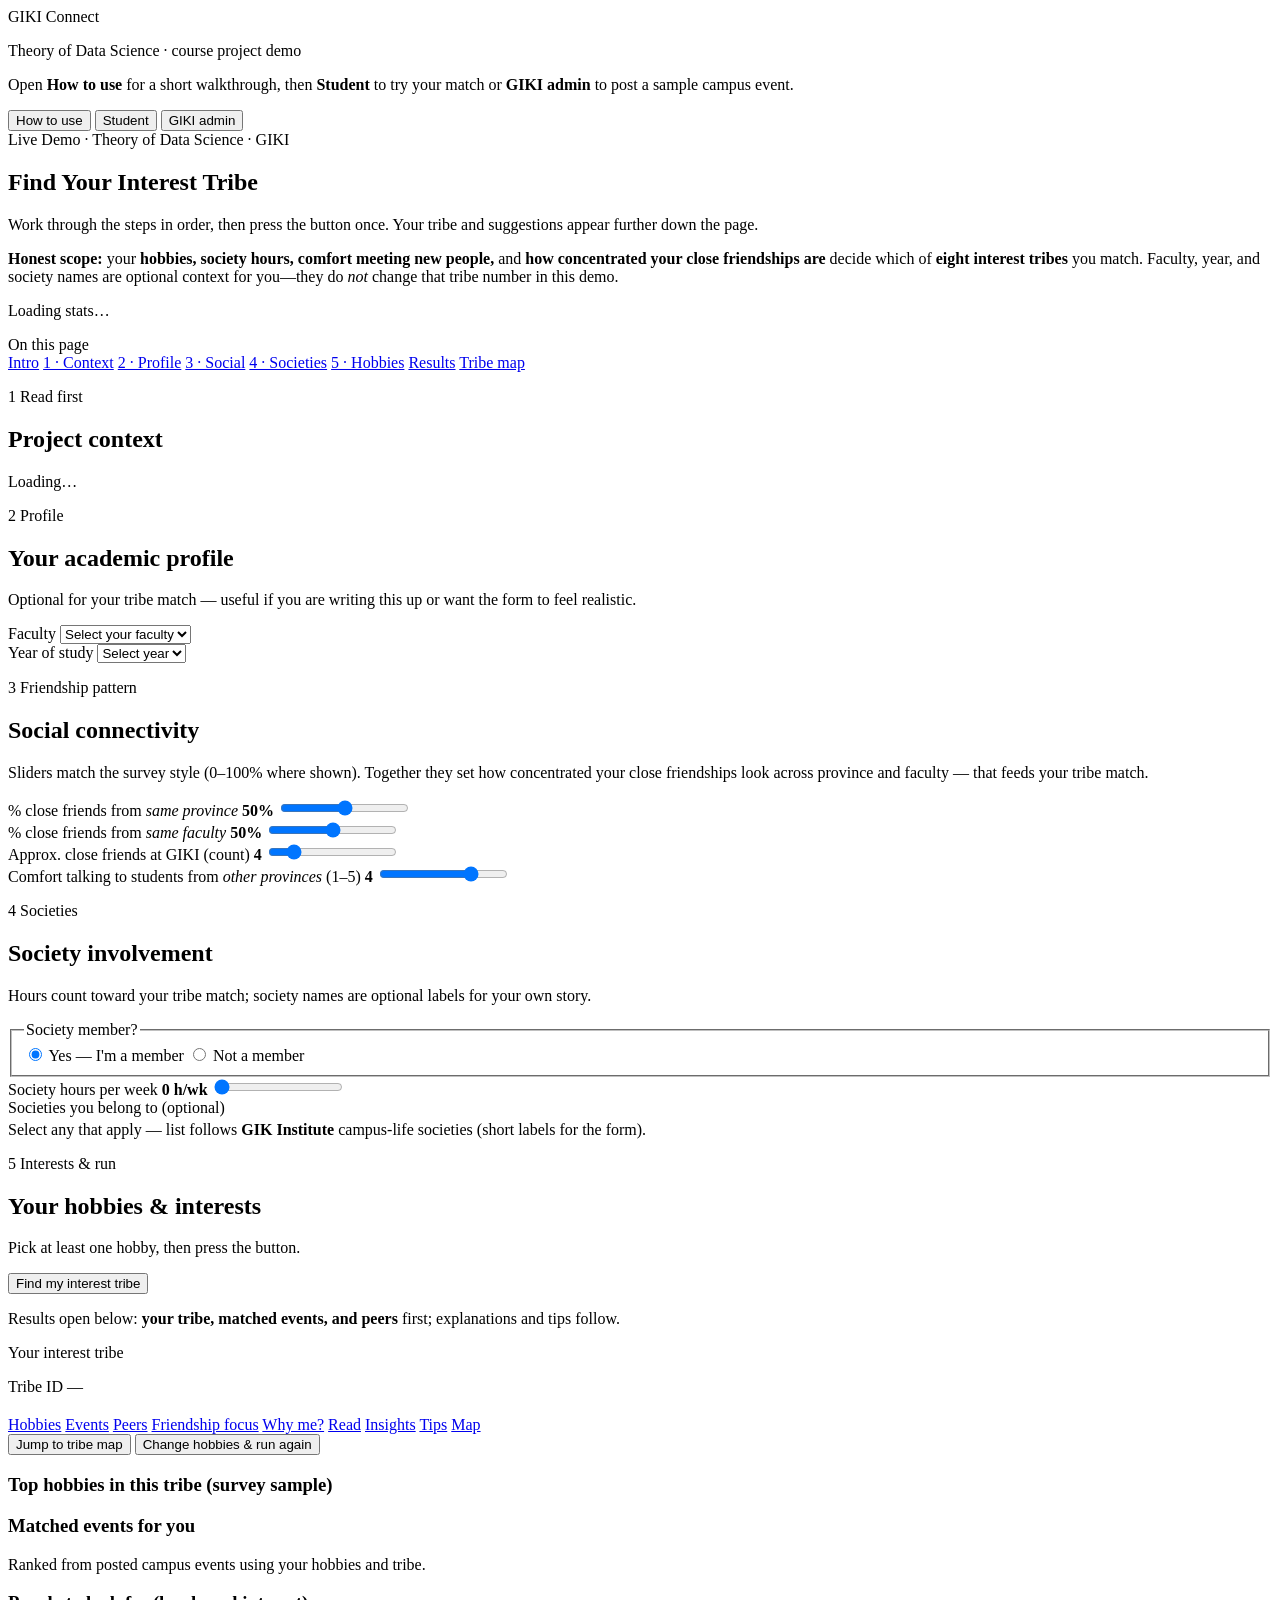
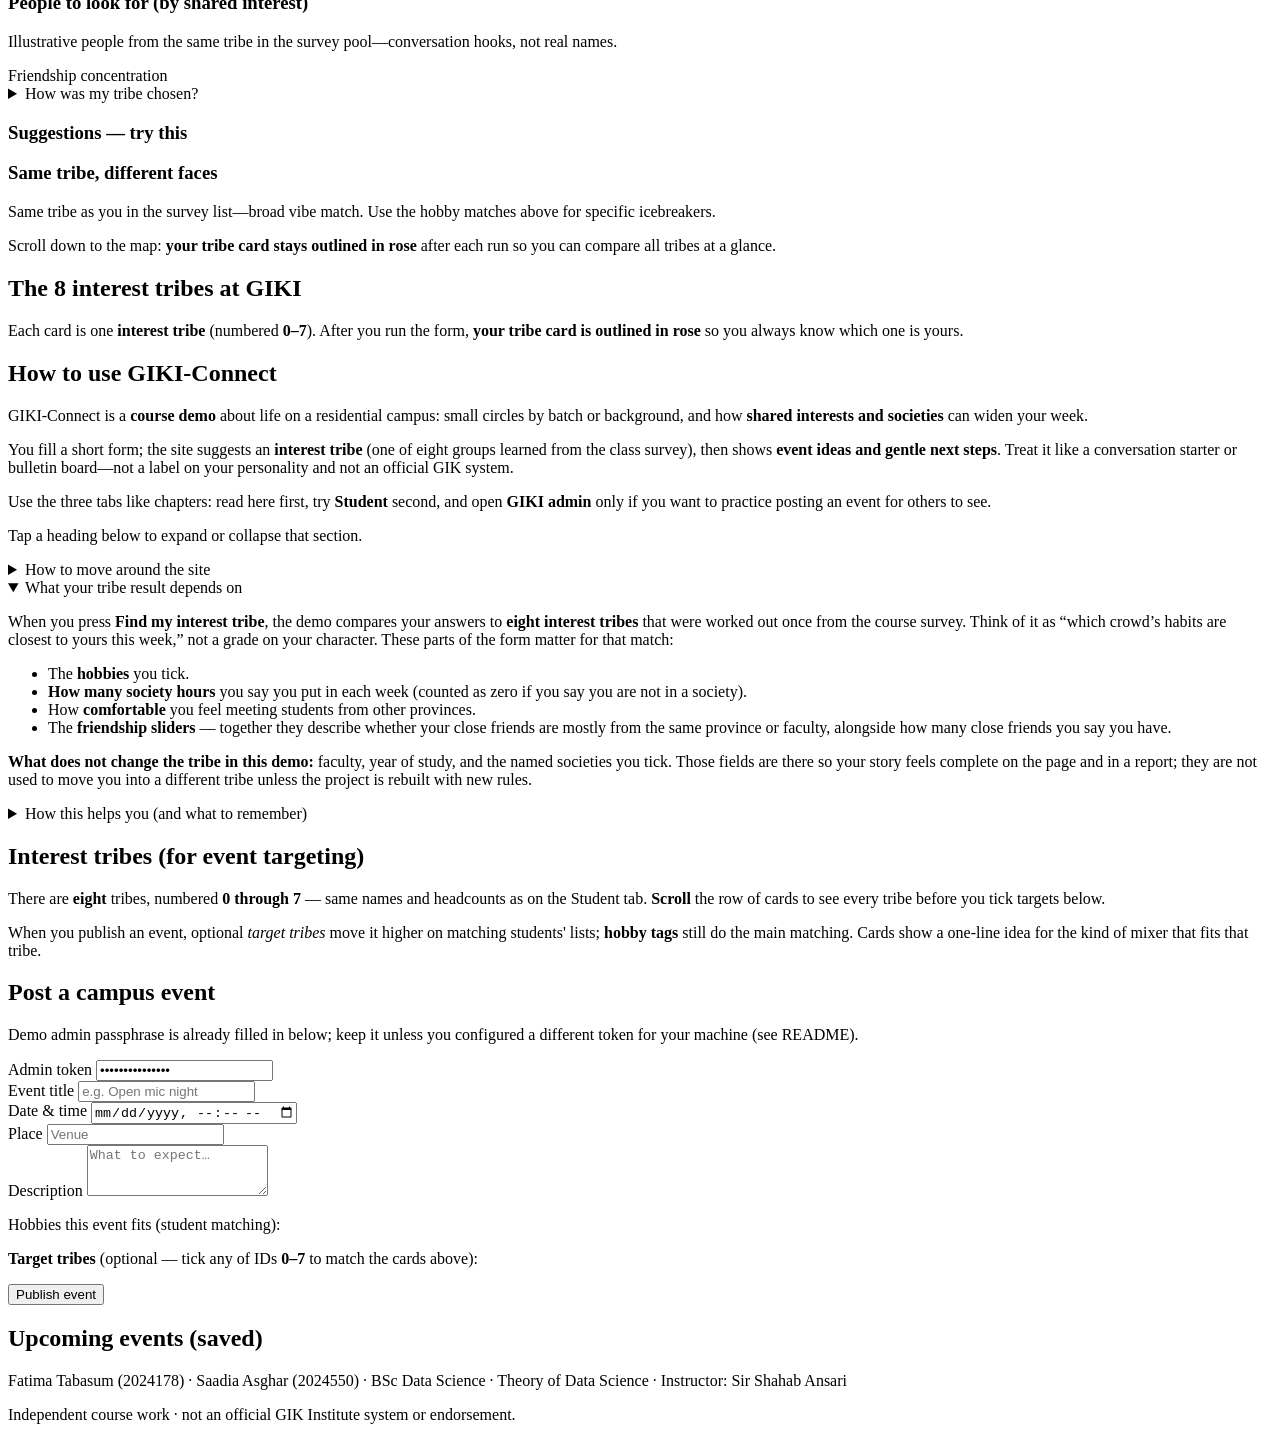
==== commit 09ac7338: "How to use: drop plain-language opener, remove stuck-troubleshooting block, neutral admin token hint" ====
--- a/public/index.html
+++ b/public/index.html
@@ -222,7 +222,7 @@
     <div id="panel-guide" class="panel" role="tabpanel" aria-labelledby="tab-btn-guide">
       <section class="card guide-hero">
         <h1 class="guide-title">How to use GIKI-Connect</h1>
-        <p class="guide-lead">This page is your plain-language manual. GIKI-Connect is a <strong>course demo</strong> about life on a residential campus: small circles by batch or background, and how <strong>shared interests and societies</strong> can widen your week.</p>
+        <p class="guide-lead">GIKI-Connect is a <strong>course demo</strong> about life on a residential campus: small circles by batch or background, and how <strong>shared interests and societies</strong> can widen your week.</p>
         <p class="guide-lead">You fill a short form; the site suggests an <strong>interest tribe</strong> (one of eight groups learned from the class survey), then shows <strong>event ideas and gentle next steps</strong>. Treat it like a conversation starter or bulletin board—not a label on your personality and not an official GIK system.</p>
         <p class="guide-lead">Use the three tabs like chapters: read here first, try <strong>Student</strong> second, and open <strong>GIKI admin</strong> only if you want to practice posting an event for others to see.</p>
       </section>
@@ -267,17 +267,6 @@
           </div>
         </details>
       </section>
-
-      <section class="card">
-        <details class="guide-details">
-          <summary class="guide-summary">If the button does nothing or the page feels “stuck”</summary>
-          <div class="guide-details-inner">
-            <p>The demo needs the small program that comes with the project to be running on your computer. Start it the way your README or instructor says (for example a <strong>START_APP</strong> shortcut). A line in that same window shows a <strong>local web address</strong> — copy it into the browser and use the site from that address.</p>
-            <p>If you opened the page from a file folder or a built-in preview, the form may not reach the demo server. Close that tab, start the program, and open only the address the program prints. If an old tab misbehaves, refresh or open a new tab to the same address.</p>
-            <p>If you usually preview HTML inside an editor, ask your instructor whether you need a special link so the preview can talk to the running demo.</p>
-          </div>
-        </details>
-      </section>
     </div>
 
     <div id="panel-admin" class="panel hidden" role="tabpanel" aria-labelledby="tab-btn-admin">
@@ -294,7 +283,7 @@
 
       <section class="card">
         <h2>Post a campus event</h2>
-        <p class="hint">Demo admin passphrase is already filled in below; use it unless your instructor gives you a different one.</p>
+        <p class="hint">Demo admin passphrase is already filled in below; keep it unless you configured a different token for your machine (see README).</p>
         <div class="field">
           <label for="admin-token">Admin token</label>
           <input type="password" id="admin-token" class="text-input" value="giki-admin-demo" autocomplete="off" />
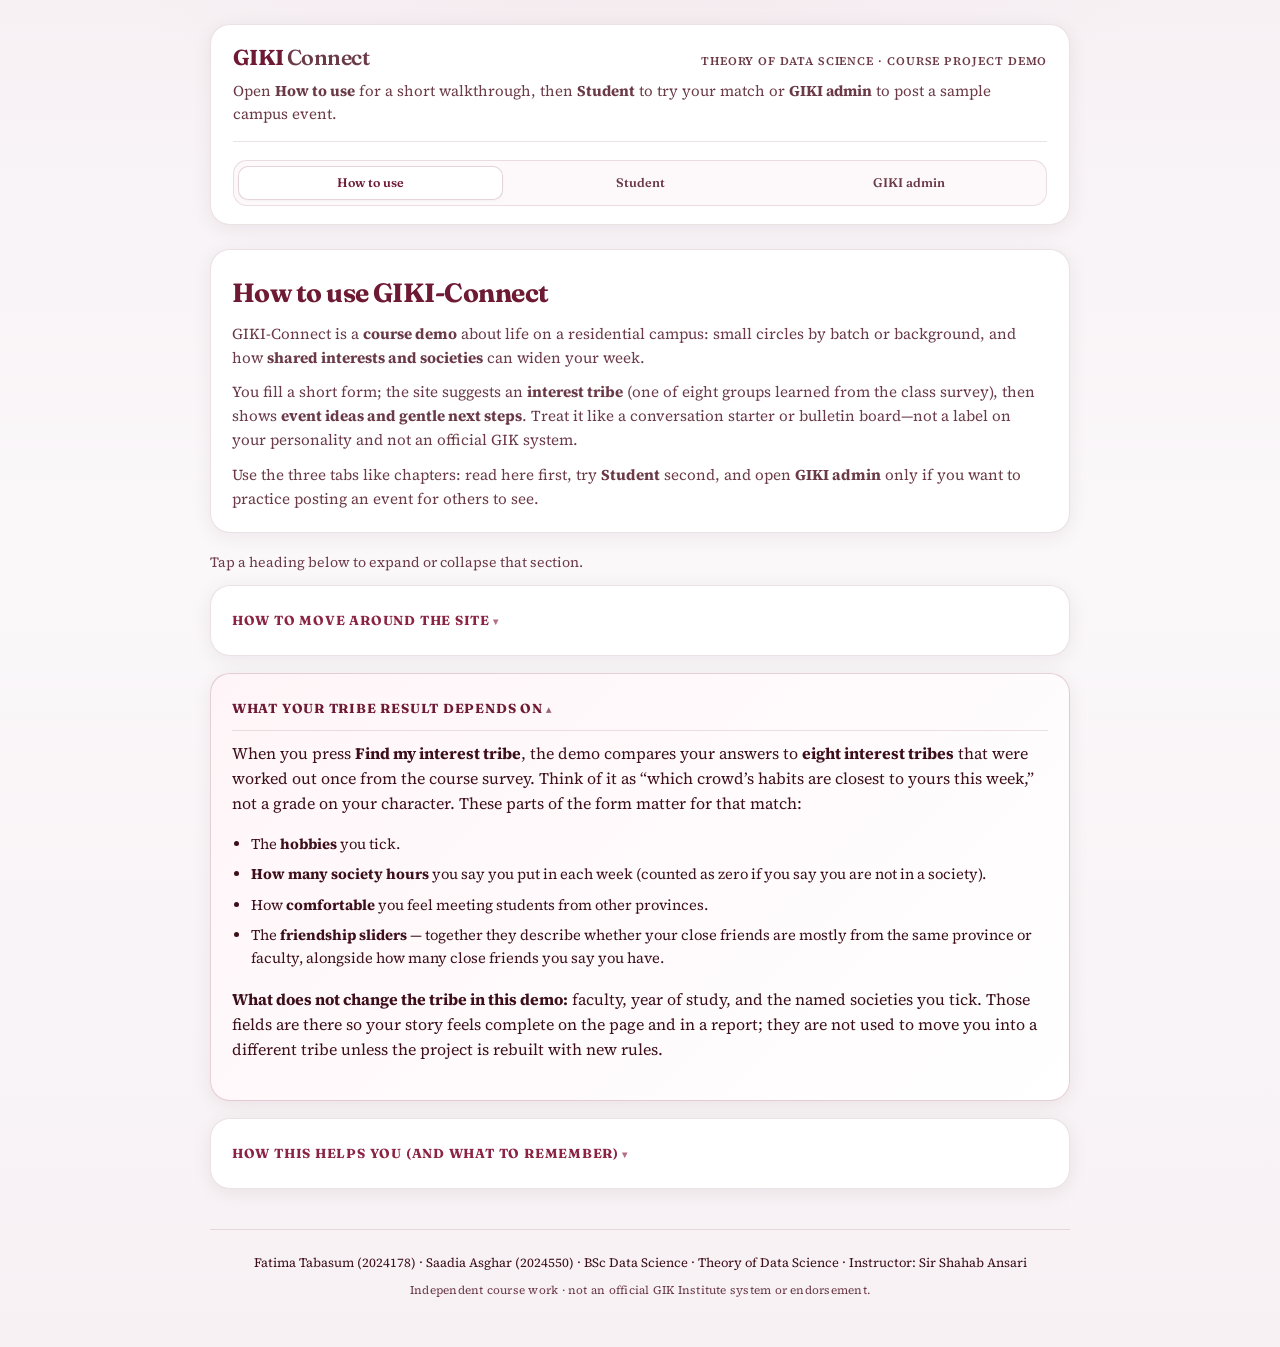
==== commit 0a418cfa: "Re-enable static JS backend to run model on GitHub Pages" ====
--- a/public/index.html
+++ b/public/index.html
@@ -325,6 +325,7 @@
       <p class="site-footer__note">Independent course work · not an official GIK Institute system or endorsement.</p>
     </footer>
   </div>
+  <script src="/assets/static_backend.js"></script>
   <script src="/assets/app.js"></script>
 </body>
 </html>
--- a/assets/styles.css
+++ b/assets/styles.css
@@ -0,0 +1,1646 @@
+:root {
+  --bg: #f7f1f4;
+  --bg-deep: #f0e4ea;
+  --surface: #fdf9fb;
+  --card: #ffffff;
+  --border: rgba(92, 21, 36, 0.12);
+  --text: #3d0f1a;
+  --muted: #6b3a48;
+  --accent: #6e1a35;
+  --accent-soft: #8b2344;
+  --accent-dim: rgba(110, 26, 53, 0.09);
+  --warn: #b45309;
+  --danger: #b91c1c;
+  --ok: #166534;
+  --radius: 16px;
+  --radius-lg: 20px;
+  --shadow-sm: 0 1px 2px rgba(45, 12, 22, 0.04);
+  --shadow-md: 0 4px 20px rgba(45, 12, 22, 0.07);
+  --shadow-lg: 0 12px 40px rgba(45, 12, 22, 0.08);
+  --font-display: "Fraunces", Georgia, "Times New Roman", serif;
+  --font: "Source Serif 4", Georgia, "Times New Roman", serif;
+  --maxw: 900px;
+}
+
+*,
+*::before,
+*::after {
+  box-sizing: border-box;
+}
+
+html {
+  scroll-behavior: smooth;
+}
+
+body {
+  margin: 0;
+  min-height: 100vh;
+  font-family: var(--font);
+  background: var(--bg);
+  color: var(--text);
+  line-height: 1.58;
+  -webkit-font-smoothing: antialiased;
+  background-image:
+    radial-gradient(ellipse 100% 80% at 50% -30%, rgba(232, 196, 210, 0.35), transparent 55%),
+    linear-gradient(180deg, var(--bg) 0%, #fbf8fa 40%, var(--bg) 100%);
+}
+
+.wrap {
+  max-width: var(--maxw);
+  margin: 0 auto;
+  padding: 1.5rem 1.25rem 3rem;
+}
+
+.demo-hero .demo-title {
+  font-family: var(--font-display);
+  font-size: 1.75rem;
+  font-weight: 700;
+  margin: 0.35rem 0 0.5rem;
+  letter-spacing: -0.02em;
+  color: var(--accent);
+}
+
+.demo-lead {
+  margin: 0 0 0.65rem;
+  font-size: 0.98rem;
+  font-weight: 600;
+  color: var(--text);
+  line-height: 1.45;
+}
+
+.demo-blurb {
+  margin: 0 0 1rem;
+  color: var(--muted);
+  font-size: 0.92rem;
+}
+
+.card--intro {
+  border-left: 4px solid var(--accent-soft);
+}
+
+/* —— Student flow (numbered steps) —— */
+.student-flow {
+  display: flex;
+  flex-direction: column;
+  gap: 0;
+}
+
+.form-step {
+  position: relative;
+  border-left: 3px solid rgba(110, 26, 53, 0.2);
+  padding-left: 0.15rem;
+  margin-left: 0.1rem;
+}
+
+.form-step h2 {
+  margin-top: 0.15rem;
+}
+
+.step-kicker {
+  display: flex;
+  align-items: center;
+  gap: 0.45rem;
+  margin: 0 0 0.35rem;
+  font-size: 0.68rem;
+  font-weight: 700;
+  letter-spacing: 0.12em;
+  text-transform: uppercase;
+  color: var(--muted);
+}
+
+.step-num {
+  display: inline-flex;
+  align-items: center;
+  justify-content: center;
+  min-width: 1.55rem;
+  height: 1.55rem;
+  padding: 0 0.35rem;
+  border-radius: 8px;
+  background: var(--accent);
+  color: #fffefb;
+  font-family: var(--font-display);
+  font-size: 0.78rem;
+  font-weight: 700;
+  letter-spacing: 0;
+}
+
+.step-hint {
+  margin: -0.35rem 0 0.85rem;
+  font-size: 0.86rem;
+  color: var(--muted);
+  line-height: 1.45;
+}
+
+.card--action {
+  border-left-color: var(--accent-soft);
+  border-left-width: 4px;
+}
+
+.action-cta {
+  margin-top: 1rem;
+  padding-top: 1rem;
+  border-top: 1px solid var(--border);
+}
+
+.action-cta .primary {
+  margin-top: 0;
+}
+
+.action-cta__note {
+  margin: 0.65rem 0 0;
+  font-size: 0.8rem;
+  color: var(--muted);
+  line-height: 1.4;
+}
+
+@media (max-width: 700px) {
+  .card--action {
+    padding-bottom: 0.5rem;
+  }
+
+  .action-cta {
+    position: sticky;
+    bottom: 0;
+    z-index: 4;
+    margin-top: 1rem;
+    margin-left: -1.05rem;
+    margin-right: -1.05rem;
+    margin-bottom: -0.85rem;
+    padding: 1rem 1.2rem 1.1rem;
+    background: linear-gradient(180deg, rgba(255, 255, 255, 0) 0%, rgba(255, 255, 255, 0.92) 18%, #fff 35%);
+    border-top: 1px solid var(--border);
+    border-radius: 0 0 var(--radius-lg) var(--radius-lg);
+    box-shadow: 0 -8px 28px rgba(45, 12, 22, 0.08);
+  }
+
+  .action-cta .primary {
+    min-height: 3rem;
+    font-size: 1.02rem;
+  }
+}
+
+.society-grid {
+  gap: 0.38rem;
+}
+
+.society-grid span {
+  font-size: 0.76rem;
+  padding: 0.35rem 0.55rem;
+  line-height: 1.3;
+}
+
+input[type="range"] {
+  width: 100%;
+  height: 1.35rem;
+  accent-color: var(--accent);
+  cursor: pointer;
+}
+
+@media (min-width: 700px) {
+  .student-flow {
+    display: grid;
+    gap: 0 1.25rem;
+    grid-template-columns: 1fr 1fr;
+    align-items: start;
+  }
+
+  .student-flow .form-step:nth-child(1) {
+    grid-column: 1 / -1;
+  }
+
+  .student-flow .form-step:nth-child(2),
+  .student-flow .form-step:nth-child(3) {
+    grid-column: span 1;
+  }
+
+  .student-flow .form-step:nth-child(4),
+  .student-flow .form-step:nth-child(5) {
+    grid-column: 1 / -1;
+  }
+}
+
+.demo-stats {
+  display: grid;
+  grid-template-columns: repeat(2, minmax(0, 1fr));
+  gap: 0.65rem;
+}
+
+@media (min-width: 560px) {
+  .demo-stats {
+    grid-template-columns: repeat(4, minmax(0, 1fr));
+  }
+}
+
+.demo-stats .stat {
+  background: var(--card);
+  border: 1px solid var(--border);
+  border-radius: var(--radius);
+  padding: 0.65rem 0.75rem;
+  text-align: center;
+  box-shadow: 0 1px 0 rgba(255, 255, 255, 0.8) inset;
+}
+
+.demo-stats .stat strong {
+  display: block;
+  font-size: 1.15rem;
+  color: var(--accent);
+  font-family: var(--font-display);
+}
+
+.demo-stats .stat span {
+  display: block;
+  font-size: 0.72rem;
+  color: var(--muted);
+  margin-top: 0.2rem;
+  line-height: 1.25;
+}
+
+.soc-fieldset {
+  border: none;
+  margin: 0;
+  padding: 0;
+}
+
+.soc-fieldset legend {
+  font-weight: 600;
+  margin-bottom: 0.4rem;
+}
+
+label.inline {
+  display: inline-flex;
+  align-items: center;
+  gap: 0.35rem;
+  margin-right: 1.25rem;
+  cursor: pointer;
+  font-size: 0.92rem;
+}
+
+.tribe-showcase-card {
+  margin-top: 0.25rem;
+}
+
+/* —— Site masthead (global chrome) —— */
+.site-masthead {
+  margin-bottom: 1.5rem;
+  padding: 1.35rem 1.35rem 1.15rem;
+  background: var(--card);
+  border: 1px solid var(--border);
+  border-radius: var(--radius-lg);
+  box-shadow: var(--shadow-md);
+}
+
+.site-masthead__brand {
+  display: flex;
+  flex-wrap: wrap;
+  align-items: baseline;
+  justify-content: space-between;
+  gap: 0.5rem 1rem;
+  margin-bottom: 0.65rem;
+}
+
+.site-logo {
+  display: inline-flex;
+  align-items: baseline;
+  gap: 0.2rem;
+  font-family: var(--font-display);
+  font-weight: 700;
+  letter-spacing: -0.03em;
+  line-height: 1;
+}
+
+.site-logo__mark {
+  font-size: 1.35rem;
+  color: var(--accent);
+}
+
+.site-logo__word {
+  font-size: 1.35rem;
+  font-weight: 600;
+  color: var(--muted);
+}
+
+.site-masthead__tagline {
+  margin: 0;
+  font-size: 0.72rem;
+  font-weight: 600;
+  letter-spacing: 0.08em;
+  text-transform: uppercase;
+  color: var(--muted);
+}
+
+.site-masthead__lede {
+  margin: 0 0 1.1rem;
+  padding-bottom: 1rem;
+  border-bottom: 1px solid var(--border);
+  color: var(--muted);
+  font-size: 0.94rem;
+  line-height: 1.5;
+}
+
+.badge {
+  display: inline-block;
+  font-size: 0.65rem;
+  font-weight: 700;
+  letter-spacing: 0.14em;
+  text-transform: uppercase;
+  color: var(--accent);
+  background: var(--accent-dim);
+  padding: 0.32rem 0.65rem;
+  border-radius: 999px;
+  margin-bottom: 0.6rem;
+  border: 1px solid rgba(110, 26, 53, 0.12);
+}
+
+h1 {
+  font-family: var(--font-display);
+  font-size: 1.55rem;
+  margin: 0 0 0.4rem;
+  letter-spacing: -0.02em;
+  color: var(--accent);
+}
+
+.insight-card h2 {
+  color: var(--text);
+}
+
+.insight-body {
+  font-size: 0.9rem;
+  color: var(--muted);
+}
+
+.insight-kicker {
+  font-size: 0.82rem;
+  color: var(--warn);
+  line-height: 1.45;
+  margin: 0 0 1rem;
+  padding: 0.65rem 0.75rem;
+  background: rgba(251, 191, 36, 0.08);
+  border-radius: 10px;
+  border: 1px solid rgba(251, 191, 36, 0.25);
+}
+
+.insight-h3 {
+  font-size: 0.82rem;
+  font-weight: 700;
+  text-transform: uppercase;
+  letter-spacing: 0.05em;
+  color: var(--accent);
+  margin: 1.1rem 0 0.4rem;
+}
+
+.insight-list {
+  margin: 0 0 0.25rem;
+  padding-left: 1.15rem;
+}
+
+.insight-list li {
+  margin-bottom: 0.35rem;
+}
+
+.tribe-atlas h2 {
+  color: var(--text);
+}
+
+.kmeans-note {
+  font-size: 0.82rem;
+  color: var(--warn);
+  margin: 0 0 1rem;
+  line-height: 1.45;
+}
+
+.tribe-atlas-grid {
+  display: grid;
+  grid-template-columns: 1fr;
+  gap: 0.75rem;
+}
+
+@media (min-width: 560px) {
+  .tribe-atlas-grid {
+    grid-template-columns: 1fr 1fr;
+  }
+}
+
+@media (min-width: 960px) {
+  .tribe-atlas-grid {
+    grid-template-columns: repeat(4, 1fr);
+  }
+}
+
+.tribe-mini-card {
+  position: relative;
+  padding: 0.95rem 1rem;
+  border-radius: 14px;
+  background: var(--surface);
+  border: 1px solid var(--border);
+  border-left-width: 4px;
+  box-shadow: var(--shadow-sm);
+  transition: box-shadow 0.2s, transform 0.2s;
+}
+
+.tribe-mini-card:hover {
+  box-shadow: var(--shadow-md);
+}
+
+.tribe-mini-id {
+  font-size: 0.68rem;
+  font-weight: 700;
+  letter-spacing: 0.1em;
+  color: var(--muted);
+  text-transform: uppercase;
+}
+
+.tribe-mini-name {
+  margin: 0.2rem 0 0.25rem;
+  font-size: 1rem;
+  color: var(--text);
+}
+
+.tribe-mini-stats {
+  margin: 0;
+  font-size: 0.78rem;
+  color: var(--muted);
+}
+
+.tribe-mini-tops {
+  margin: 0.45rem 0 0;
+  font-size: 0.8rem;
+  color: var(--muted);
+}
+
+.tribe-mini-guide {
+  margin: 0.5rem 0 0;
+  font-size: 0.8rem;
+  color: var(--text);
+  line-height: 1.45;
+}
+
+/* —— In-page navigation (Student tab) —— */
+.student-jump-nav {
+  position: sticky;
+  top: 0;
+  z-index: 6;
+  display: flex;
+  flex-direction: column;
+  gap: 0.45rem;
+  margin: 0 0 1rem;
+  padding: 0.55rem 0.7rem 0.65rem;
+  background: rgba(253, 249, 251, 0.94);
+  backdrop-filter: blur(10px);
+  -webkit-backdrop-filter: blur(10px);
+  border: 1px solid var(--border);
+  border-radius: 14px;
+  box-shadow: 0 4px 18px rgba(45, 12, 22, 0.06);
+}
+
+.student-jump-nav__label {
+  font-size: 0.62rem;
+  font-weight: 700;
+  letter-spacing: 0.14em;
+  text-transform: uppercase;
+  color: var(--muted);
+}
+
+.student-jump-nav__chips {
+  display: flex;
+  flex-wrap: wrap;
+  gap: 0.35rem;
+  align-items: center;
+}
+
+.jump-chip {
+  display: inline-flex;
+  align-items: center;
+  padding: 0.32rem 0.55rem;
+  border-radius: 999px;
+  font-size: 0.74rem;
+  font-weight: 600;
+  text-decoration: none;
+  color: var(--accent);
+  background: var(--card);
+  border: 1px solid rgba(110, 26, 53, 0.2);
+  box-shadow: var(--shadow-sm);
+  transition: background 0.15s, border-color 0.15s, transform 0.12s;
+}
+
+.jump-chip:hover {
+  background: var(--accent-dim);
+  border-color: var(--accent-soft);
+}
+
+.jump-chip:active {
+  transform: scale(0.97);
+}
+
+.jump-chip:focus-visible {
+  outline: 2px solid var(--accent-soft);
+  outline-offset: 2px;
+}
+
+.jump-chip.is-disabled {
+  opacity: 0.42;
+  pointer-events: none;
+  cursor: not-allowed;
+  color: var(--muted);
+}
+
+.jump-chip--results:not(.is-disabled) {
+  background: linear-gradient(165deg, rgba(232, 196, 210, 0.45), var(--card));
+  border-color: rgba(124, 29, 58, 0.35);
+}
+
+#student-hero,
+#step-read,
+#step-profile,
+#step-social,
+#step-societies,
+#step-hobbies,
+#student-results,
+#result-overview,
+#result-why,
+#result-silo,
+#result-hobbies,
+#result-read,
+#insight-sections,
+#result-events,
+#result-peers,
+#result-more,
+#tribe-atlas-public {
+  scroll-margin-top: 5.75rem;
+}
+
+.result-anchor {
+  height: 0;
+  margin: 0;
+  padding: 0;
+  overflow: hidden;
+  pointer-events: none;
+}
+
+.result-quick-nav {
+  display: flex;
+  flex-wrap: wrap;
+  gap: 0.35rem;
+  margin: 0.75rem 0 0.35rem;
+  padding: 0.45rem 0;
+  border-top: 1px dashed rgba(110, 26, 53, 0.15);
+}
+
+.quick-link {
+  display: inline-flex;
+  align-items: center;
+  padding: 0.28rem 0.55rem;
+  border-radius: 999px;
+  font-size: 0.72rem;
+  font-weight: 600;
+  text-decoration: none;
+  color: var(--text);
+  background: var(--surface);
+  border: 1px solid var(--border);
+  transition: background 0.15s, border-color 0.15s, color 0.15s;
+}
+
+.quick-link:hover {
+  background: var(--accent-dim);
+  border-color: rgba(124, 29, 58, 0.28);
+  color: var(--accent);
+}
+
+.quick-link:focus-visible {
+  outline: 2px solid var(--accent-soft);
+  outline-offset: 2px;
+}
+
+.result-hero-actions {
+  display: flex;
+  flex-direction: column;
+  gap: 0.45rem;
+  margin-top: 0.35rem;
+}
+
+@media (min-width: 520px) {
+  .result-hero-actions {
+    flex-direction: row;
+    flex-wrap: wrap;
+    align-items: center;
+  }
+}
+
+.btn-text--secondary {
+  border-style: solid;
+  border-color: rgba(124, 29, 58, 0.18);
+  color: var(--muted);
+}
+
+.btn-text--secondary:hover {
+  color: var(--accent);
+}
+
+.result-shell--reveal {
+  animation: resultShellIn 0.55s cubic-bezier(0.22, 1, 0.36, 1) both;
+}
+
+.result-shell--reveal .result-stat-chips li {
+  animation: statChipIn 0.42s cubic-bezier(0.22, 1, 0.36, 1) both;
+}
+
+.result-shell--reveal .result-stat-chips li:nth-child(1) {
+  animation-delay: 0.04s;
+}
+
+.result-shell--reveal .result-stat-chips li:nth-child(2) {
+  animation-delay: 0.09s;
+}
+
+.result-shell--reveal .result-stat-chips li:nth-child(3) {
+  animation-delay: 0.14s;
+}
+
+.result-shell--reveal .result-stat-chips li:nth-child(4) {
+  animation-delay: 0.19s;
+}
+
+.result-shell--reveal .result-stat-chips li:nth-child(5) {
+  animation-delay: 0.24s;
+}
+
+.result-shell--reveal .tribe-id-pill {
+  animation: tribePillPop 0.55s cubic-bezier(0.34, 1.56, 0.64, 1) both;
+}
+
+@keyframes resultShellIn {
+  from {
+    opacity: 0;
+    transform: translateY(14px);
+  }
+
+  to {
+    opacity: 1;
+    transform: translateY(0);
+  }
+}
+
+@keyframes statChipIn {
+  from {
+    opacity: 0;
+    transform: translateY(6px) scale(0.96);
+  }
+
+  to {
+    opacity: 1;
+    transform: translateY(0) scale(1);
+  }
+}
+
+@keyframes tribePillPop {
+  from {
+    opacity: 0;
+    transform: scale(0.88);
+  }
+
+  70% {
+    transform: scale(1.04);
+  }
+
+  to {
+    opacity: 1;
+    transform: scale(1);
+  }
+}
+
+.tabs {
+  display: flex;
+  gap: 0.25rem;
+  padding: 0.3rem;
+  background: var(--surface);
+  border: 1px solid var(--border);
+  border-radius: 14px;
+}
+
+.tab {
+  flex: 1;
+  padding: 0.55rem 0.4rem;
+  font-family: var(--font-display);
+  font-size: 0.78rem;
+  font-weight: 600;
+  border-radius: 10px;
+  border: 1px solid transparent;
+  background: transparent;
+  color: var(--muted);
+  cursor: pointer;
+  transition: background 0.15s, color 0.15s, border-color 0.15s, box-shadow 0.15s;
+}
+
+.tab:hover {
+  color: var(--text);
+  background: rgba(255, 255, 255, 0.7);
+}
+
+.tab:focus-visible {
+  outline: 2px solid var(--accent-soft);
+  outline-offset: 2px;
+}
+
+.tab.active {
+  border-color: rgba(110, 26, 53, 0.18);
+  background: var(--card);
+  color: var(--accent);
+  box-shadow: var(--shadow-sm);
+}
+
+.panel.hidden {
+  display: none;
+}
+
+.card.hidden {
+  display: none;
+}
+
+.card {
+  background: var(--card);
+  border: 1px solid var(--border);
+  border-radius: var(--radius-lg);
+  padding: 1.35rem 1.3rem;
+  margin-bottom: 1.1rem;
+  box-shadow: var(--shadow-md);
+}
+
+.card + .card {
+  margin-top: 0;
+}
+
+.card h2 {
+  font-family: var(--font-display);
+  font-size: 0.82rem;
+  font-weight: 700;
+  text-transform: uppercase;
+  letter-spacing: 0.06em;
+  color: var(--accent-soft);
+  margin: 0 0 0.75rem;
+}
+
+.subhead {
+  font-size: 0.95rem;
+  margin: 1.35rem 0 0.35rem;
+  color: var(--text);
+}
+
+.hint {
+  margin: 0 0 0.85rem;
+  font-size: 0.88rem;
+  color: var(--muted);
+}
+
+.hobby-grid {
+  display: flex;
+  flex-wrap: wrap;
+  gap: 0.45rem;
+}
+
+.hobby-grid label {
+  cursor: pointer;
+}
+
+.hobby-grid input {
+  position: absolute;
+  opacity: 0;
+  pointer-events: none;
+}
+
+.hobby-grid span {
+  display: inline-block;
+  padding: 0.42rem 0.75rem;
+  border-radius: 999px;
+  border: 1px solid var(--border);
+  background: var(--card);
+  font-size: 0.85rem;
+  color: var(--muted);
+  box-shadow: var(--shadow-sm);
+  transition: border-color 0.15s, background 0.15s, color 0.15s, box-shadow 0.15s;
+}
+
+.hobby-grid input:checked + span {
+  border-color: var(--accent);
+  background: var(--accent-dim);
+  color: var(--text);
+}
+
+.cluster-picks {
+  display: flex;
+  flex-wrap: wrap;
+  gap: 0.5rem;
+}
+
+.cluster-picks label span {
+  border-radius: 8px;
+  padding: 0.35rem 0.55rem;
+  font-size: 0.8rem;
+}
+
+.field {
+  margin-bottom: 0.95rem;
+}
+
+.field label {
+  display: flex;
+  justify-content: space-between;
+  font-size: 0.88rem;
+  margin-bottom: 0.3rem;
+  color: var(--muted);
+}
+
+.field label strong {
+  color: var(--accent);
+  font-variant-numeric: tabular-nums;
+}
+
+.text-input,
+select.text-input {
+  width: 100%;
+  padding: 0.6rem 0.75rem;
+  border-radius: 11px;
+  border: 1px solid var(--border);
+  background: var(--surface);
+  color: var(--text);
+  font-family: inherit;
+  font-size: 0.92rem;
+  transition: border-color 0.15s, box-shadow 0.15s;
+}
+
+.text-input:hover,
+select.text-input:hover {
+  border-color: rgba(110, 26, 53, 0.22);
+}
+
+.text-input:focus-visible,
+select.text-input:focus-visible {
+  outline: none;
+  border-color: var(--accent-soft);
+  box-shadow: 0 0 0 3px var(--accent-dim);
+}
+
+select.text-input {
+  cursor: pointer;
+  appearance: none;
+  background-image: url("data:image/svg+xml,%3Csvg xmlns='http://www.w3.org/2000/svg' width='12' height='12' viewBox='0 0 12 12'%3E%3Cpath fill='%236b3a48' d='M2 4l4 4 4-4'/%3E%3C/svg%3E");
+  background-repeat: no-repeat;
+  background-position: right 0.75rem center;
+  padding-right: 2.25rem;
+}
+
+.text-input.tall {
+  min-height: 4.5rem;
+  resize: vertical;
+}
+
+button.primary {
+  width: 100%;
+  margin-top: 0.35rem;
+  padding: 0.8rem 1rem;
+  font-size: 1rem;
+  font-weight: 700;
+  font-family: var(--font-display);
+  color: #fffefb;
+  background: linear-gradient(165deg, var(--accent-soft), var(--accent));
+  border: none;
+  border-radius: 12px;
+  cursor: pointer;
+  box-shadow: 0 2px 12px rgba(124, 29, 58, 0.25);
+}
+
+button.primary:hover {
+  filter: brightness(1.06);
+}
+
+button.primary:focus-visible {
+  outline: 2px solid var(--accent-soft);
+  outline-offset: 3px;
+}
+
+button.primary:disabled {
+  opacity: 0.55;
+  cursor: not-allowed;
+}
+
+.btn-text:focus-visible {
+  outline: 2px solid var(--accent-soft);
+  outline-offset: 2px;
+}
+
+.result-shell {
+  padding: 0;
+  overflow: hidden;
+  border-radius: var(--radius-lg);
+}
+
+.result-hero {
+  padding: 1.25rem 1.2rem 1rem;
+  background: linear-gradient(165deg, var(--accent-dim), transparent 55%);
+  border-bottom: 1px solid var(--border);
+}
+
+.result-tribe-row {
+  display: flex;
+  flex-direction: column;
+  align-items: flex-start;
+  gap: 0.45rem;
+  margin-bottom: 0.35rem;
+}
+
+@media (min-width: 520px) {
+  .result-tribe-row {
+    flex-direction: row;
+    flex-wrap: wrap;
+    align-items: center;
+    gap: 0.65rem 1rem;
+  }
+}
+
+.tribe-id-pill {
+  display: inline-block;
+  font-family: var(--font-display);
+  font-size: 0.82rem;
+  font-weight: 700;
+  letter-spacing: 0.04em;
+  padding: 0.35rem 0.75rem;
+  border-radius: 999px;
+  background: var(--accent);
+  color: #fffefb;
+  border: 1px solid rgba(255, 255, 255, 0.2);
+  box-shadow: 0 2px 10px rgba(124, 29, 58, 0.25);
+}
+
+.result-tribe-row .result-tribe-title {
+  margin: 0;
+  flex: 1;
+  min-width: 0;
+}
+
+.btn-text {
+  margin-top: 0.65rem;
+  padding: 0.45rem 0.65rem;
+  font-family: var(--font);
+  font-size: 0.88rem;
+  font-weight: 600;
+  color: var(--accent);
+  background: transparent;
+  border: 1px dashed rgba(124, 29, 58, 0.45);
+  border-radius: 10px;
+  cursor: pointer;
+}
+
+.btn-text:hover {
+  background: var(--accent-dim);
+  border-style: solid;
+}
+
+.assignment-details {
+  margin: 0;
+  padding: 0.85rem 1.2rem 0.5rem;
+  border-top: 1px solid var(--border);
+  border-bottom: 1px solid var(--border);
+  background: var(--surface);
+}
+
+.assignment-summary {
+  font-family: var(--font-display);
+  font-size: 0.92rem;
+  font-weight: 700;
+  color: var(--accent);
+  cursor: pointer;
+  list-style: none;
+}
+
+.assignment-summary::-webkit-details-marker {
+  display: none;
+}
+
+.assignment-summary::after {
+  content: " ▾";
+  font-size: 0.75em;
+  opacity: 0.65;
+}
+
+.assignment-details[open] .assignment-summary::after {
+  content: " ▴";
+}
+
+.assignment-explain-body {
+  padding: 0.5rem 0 0.35rem;
+}
+
+.assignment-lead {
+  margin: 0 0 0.5rem;
+  font-size: 0.85rem;
+  font-weight: 600;
+  color: var(--text);
+}
+
+.assignment-list {
+  margin: 0;
+  padding-left: 1.15rem;
+  font-size: 0.86rem;
+  line-height: 1.55;
+  color: var(--text);
+}
+
+.assignment-list li {
+  margin-bottom: 0.45rem;
+}
+
+.tribe-atlas-intro strong {
+  color: var(--accent);
+}
+
+.result-kicker {
+  font-size: 0.68rem;
+  font-weight: 700;
+  letter-spacing: 0.14em;
+  text-transform: uppercase;
+  color: var(--accent-soft);
+  margin: 0 0 0.35rem;
+}
+
+.result-tribe-title {
+  font-family: var(--font-display);
+  font-size: clamp(1.35rem, 4vw, 1.85rem);
+  font-weight: 700;
+  margin: 0 0 0.45rem;
+  color: var(--accent);
+  line-height: 1.2;
+}
+
+.result-tagline {
+  margin: 0 0 0.85rem;
+  font-size: 0.9rem;
+  color: var(--muted);
+  line-height: 1.45;
+}
+
+.result-stat-chips {
+  display: flex;
+  flex-wrap: wrap;
+  gap: 0.45rem;
+  list-style: none;
+  margin: 0;
+  padding: 0;
+}
+
+.result-stat-chips li {
+  display: flex;
+  flex-direction: column;
+  gap: 0.08rem;
+  padding: 0.45rem 0.6rem;
+  border-radius: 10px;
+  background: var(--card);
+  border: 1px solid var(--border);
+  min-width: 5.2rem;
+}
+
+.stat-chip-k {
+  font-size: 0.62rem;
+  font-weight: 700;
+  letter-spacing: 0.06em;
+  text-transform: uppercase;
+  color: var(--muted);
+}
+
+.stat-chip-v {
+  font-size: 0.88rem;
+  font-weight: 600;
+  color: var(--text);
+  font-variant-numeric: tabular-nums;
+}
+
+.result-silo-block,
+.result-tops,
+.rec-callout,
+.insight-stack,
+.result-sub,
+.result-provenance,
+.result-model-foot {
+  padding-left: 1.2rem;
+  padding-right: 1.2rem;
+}
+
+.result-silo-block {
+  padding-top: 1rem;
+  padding-bottom: 0.25rem;
+  border-top: 1px solid var(--border);
+}
+
+.result-tops {
+  padding-top: 1rem;
+}
+
+.result-tops--lead {
+  padding-top: 0.9rem;
+}
+
+.result-provenance {
+  margin: 0;
+  padding-top: 0.5rem;
+  padding-bottom: 0.35rem;
+  font-size: 0.76rem;
+  color: var(--muted);
+  line-height: 1.45;
+  border-top: 1px dashed rgba(110, 26, 53, 0.12);
+}
+
+.result-section-label {
+  font-family: var(--font-display);
+  font-size: 0.82rem;
+  font-weight: 700;
+  margin: 0 0 0.45rem;
+  color: var(--text);
+}
+
+.result-section-hint {
+  font-weight: 400;
+  font-size: 0.78rem;
+  color: var(--muted);
+}
+
+.hint.tight {
+  margin: 0 0 0.65rem;
+  font-size: 0.84rem;
+}
+
+.pill-list--emph span {
+  background: var(--accent-dim);
+  border-color: rgba(124, 29, 58, 0.22);
+  color: var(--text);
+  font-weight: 500;
+}
+
+.rec-callout {
+  padding-top: 1rem;
+  padding-bottom: 0.25rem;
+}
+
+.rec-text {
+  margin: 0;
+  padding: 0.85rem 1rem;
+  border-radius: 12px;
+  background: var(--accent-dim);
+  border: 1px solid rgba(124, 29, 58, 0.2);
+  font-size: 0.95rem;
+  line-height: 1.5;
+  color: var(--text);
+}
+
+.insight-stack {
+  padding-top: 0.75rem;
+  padding-bottom: 0.5rem;
+  display: flex;
+  flex-direction: column;
+  gap: 0.85rem;
+}
+
+.insight-block {
+  padding: 0.85rem 0.95rem;
+  border-radius: 14px;
+  background: var(--surface);
+  border: 1px solid var(--border);
+}
+
+.insight-block-title {
+  font-family: var(--font-display);
+  font-size: 0.95rem;
+  font-weight: 700;
+  margin: 0 0 0.35rem;
+  color: var(--accent);
+}
+
+.insight-block-sub {
+  margin: 0 0 0.5rem;
+  font-size: 0.82rem;
+  color: var(--muted);
+  line-height: 1.4;
+}
+
+.insight-bullets {
+  margin: 0;
+  padding-left: 1.15rem;
+  color: var(--text);
+  font-size: 0.9rem;
+  line-height: 1.55;
+}
+
+.insight-bullets li {
+  margin-bottom: 0.4rem;
+}
+
+.insight-foot {
+  margin: 0.65rem 0 0;
+  font-size: 0.76rem;
+  color: var(--muted);
+  font-style: italic;
+  line-height: 1.4;
+}
+
+.result-model-foot {
+  margin: 0;
+  padding-bottom: 0.85rem;
+  font-size: 0.76rem;
+  color: var(--muted);
+  line-height: 1.45;
+}
+
+.result-sub {
+  padding-top: 1rem;
+  padding-bottom: 1rem;
+  border-top: 1px solid var(--border);
+}
+
+.result-next {
+  padding-bottom: 1.15rem;
+  background: linear-gradient(0deg, rgba(248, 223, 232, 0.35), transparent);
+}
+
+.tribe-mini-card--yours {
+  box-shadow: 0 0 0 2px var(--accent), 0 6px 20px rgba(124, 29, 58, 0.12);
+  background: #fffafc;
+}
+
+.tribe-mini-card--yours::after {
+  content: "Your tribe";
+  position: absolute;
+  top: 0.55rem;
+  right: 0.55rem;
+  font-size: 0.62rem;
+  font-weight: 700;
+  letter-spacing: 0.08em;
+  text-transform: uppercase;
+  color: #fffefb;
+  background: var(--accent-soft);
+  padding: 0.22rem 0.45rem;
+  border-radius: 6px;
+  pointer-events: none;
+}
+
+@keyframes tribe-pulse-glow {
+  0%,
+  100% {
+    box-shadow: 0 0 0 2px var(--accent), 0 6px 20px rgba(124, 29, 58, 0.12);
+  }
+
+  50% {
+    box-shadow: 0 0 0 3px var(--accent-soft), 0 8px 28px rgba(124, 29, 58, 0.22);
+  }
+}
+
+.tribe-mini-card--pulse.tribe-mini-card--yours {
+  animation: tribe-pulse-glow 1.1s ease-in-out 2;
+}
+
+.result-tribe {
+  font-family: var(--font-display);
+  font-size: 1.28rem;
+  font-weight: 700;
+  margin: 0 0 0.35rem;
+  color: var(--accent);
+}
+
+.result-meta {
+  font-size: 0.88rem;
+  color: var(--muted);
+  margin-bottom: 0.5rem;
+}
+
+.model-note {
+  font-size: 0.78rem;
+  color: var(--warn);
+  margin: 0 0 0.75rem;
+  line-height: 1.4;
+}
+
+.silo-bar {
+  height: 8px;
+  border-radius: 999px;
+  background: var(--surface);
+  overflow: hidden;
+  margin: 0.45rem 0 0.25rem;
+}
+
+.silo-bar i {
+  display: block;
+  height: 100%;
+  border-radius: 999px;
+  background: linear-gradient(90deg, #c084a8, var(--accent));
+  max-width: 100%;
+}
+
+.silo-row {
+  display: flex;
+  justify-content: space-between;
+  font-size: 0.82rem;
+  color: var(--muted);
+}
+
+.pill-list {
+  display: flex;
+  flex-wrap: wrap;
+  gap: 0.35rem;
+  margin-top: 0.5rem;
+}
+
+.pill-list span {
+  font-size: 0.78rem;
+  padding: 0.22rem 0.5rem;
+  border-radius: 8px;
+  background: var(--surface);
+  border: 1px solid var(--border);
+}
+
+.rec {
+  margin-top: 0.85rem;
+  padding: 0.75rem 0.9rem;
+  border-radius: 12px;
+  background: var(--accent-dim);
+  border: 1px solid rgba(124, 29, 58, 0.2);
+  font-size: 0.9rem;
+}
+
+.error {
+  color: var(--danger);
+  font-size: 0.88rem;
+  margin-top: 0.55rem;
+}
+
+.ok {
+  color: var(--ok);
+  font-size: 0.88rem;
+  margin-top: 0.55rem;
+}
+
+.event-list {
+  display: flex;
+  flex-direction: column;
+  gap: 0.65rem;
+}
+
+.event-card {
+  padding: 0.85rem 1rem;
+  border-radius: 14px;
+  border: 1px solid var(--border);
+  background: var(--card);
+  box-shadow: 0 2px 8px rgba(74, 18, 31, 0.04);
+  transition: border-color 0.15s, box-shadow 0.15s, transform 0.12s;
+}
+
+.event-card:hover {
+  border-color: rgba(124, 29, 58, 0.22);
+  box-shadow: 0 6px 22px rgba(74, 18, 31, 0.08);
+  transform: translateY(-1px);
+}
+
+.event-card h4 {
+  margin: 0 0 0.25rem;
+  font-size: 0.95rem;
+}
+
+.event-card .meta {
+  font-size: 0.78rem;
+  color: var(--muted);
+  margin-bottom: 0.35rem;
+}
+
+.event-card p {
+  margin: 0;
+  font-size: 0.85rem;
+  color: var(--text);
+}
+
+.peer-list,
+.peer-grid {
+  display: flex;
+  flex-direction: column;
+  gap: 0.75rem;
+}
+
+.peer-card {
+  padding: 1rem 1.05rem;
+  border-radius: 14px;
+  border: 1px solid var(--border);
+  background: var(--card);
+  box-shadow: 0 2px 10px rgba(74, 18, 31, 0.05);
+  transition: border-color 0.15s, box-shadow 0.15s, transform 0.12s;
+}
+
+.peer-card:hover {
+  border-color: rgba(124, 29, 58, 0.22);
+  box-shadow: 0 6px 22px rgba(74, 18, 31, 0.07);
+  transform: translateY(-1px);
+}
+
+.peer-card-head {
+  display: flex;
+  flex-wrap: wrap;
+  align-items: baseline;
+  justify-content: space-between;
+  gap: 0.35rem 0.75rem;
+  margin-bottom: 0.35rem;
+}
+
+.peer-name {
+  font-family: var(--font-display);
+  font-weight: 700;
+  font-size: 1rem;
+  color: var(--accent);
+}
+
+.peer-meta {
+  font-size: 0.78rem;
+  color: var(--muted);
+}
+
+.peer-tagline {
+  margin: 0 0 0.5rem;
+  font-size: 0.86rem;
+  color: var(--text);
+  line-height: 1.45;
+}
+
+.peer-cue {
+  font-size: 0.8rem;
+  margin-bottom: 0.45rem;
+  padding: 0.45rem 0.55rem;
+  border-radius: 8px;
+  background: var(--surface);
+  border: 1px dashed rgba(124, 29, 58, 0.25);
+  color: var(--text);
+}
+
+.peer-cue-label {
+  display: block;
+  font-size: 0.65rem;
+  font-weight: 700;
+  letter-spacing: 0.08em;
+  text-transform: uppercase;
+  color: var(--muted);
+  margin-bottom: 0.2rem;
+}
+
+.peer-interests {
+  font-size: 0.82rem;
+  color: var(--muted);
+  margin-bottom: 0.45rem;
+}
+
+.peer-interests-label {
+  font-weight: 600;
+  color: var(--accent-soft);
+  margin-right: 0.35rem;
+}
+
+.peer-ice {
+  font-size: 0.8rem;
+  color: var(--text);
+  line-height: 1.45;
+  padding-top: 0.35rem;
+  border-top: 1px solid var(--border);
+}
+
+.peer-ice-label {
+  font-weight: 700;
+  color: var(--accent-soft);
+  margin-right: 0.35rem;
+}
+
+.peer-row {
+  padding: 0.65rem 0.75rem;
+  border-radius: 10px;
+  border: 1px solid var(--border);
+  background: var(--surface);
+  font-size: 0.85rem;
+}
+
+.peer-row .who {
+  font-weight: 600;
+  color: var(--text);
+}
+
+.peer-row .meta {
+  font-size: 0.78rem;
+  color: var(--muted);
+}
+
+.peer-row .shared {
+  font-size: 0.76rem;
+  color: var(--accent-soft);
+  margin-top: 0.25rem;
+}
+
+.site-footer {
+  margin-top: 2.5rem;
+  padding-top: 1.5rem;
+  border-top: 1px solid var(--border);
+  text-align: center;
+}
+
+.site-footer__authors {
+  margin: 0 0 0.5rem;
+  font-size: 0.8rem;
+  color: var(--text);
+  line-height: 1.45;
+}
+
+.site-footer__note {
+  margin: 0;
+  font-size: 0.72rem;
+  color: var(--muted);
+  letter-spacing: 0.02em;
+}
+
+/* —— How to use tab —— */
+.guide-hero .guide-title {
+  font-family: var(--font-display);
+  font-size: 1.65rem;
+  font-weight: 700;
+  margin: 0 0 0.5rem;
+  color: var(--accent);
+}
+
+.guide-lead {
+  margin: 0;
+  color: var(--muted);
+  font-size: 0.95rem;
+}
+
+.guide-lead + .guide-lead {
+  margin-top: 0.65rem;
+}
+
+.guide-list,
+.guide-steps {
+  margin: 0;
+  padding-left: 1.2rem;
+  color: var(--text);
+  font-size: 0.92rem;
+}
+
+.guide-list li,
+.guide-steps li {
+  margin-bottom: 0.45rem;
+}
+
+.guide-honest {
+  background: linear-gradient(135deg, #fff5f8, #fff);
+  border-color: rgba(124, 29, 58, 0.2);
+}
+
+.guide-honest .guide-summary {
+  color: var(--accent);
+}
+
+.guide-interactive-hint {
+  margin: 0 0 0.75rem;
+  font-size: 0.88rem;
+}
+
+.guide-details {
+  border: 0;
+}
+
+.guide-summary {
+  font-family: var(--font-display);
+  font-size: 0.82rem;
+  font-weight: 700;
+  text-transform: uppercase;
+  letter-spacing: 0.06em;
+  color: var(--accent-soft);
+  cursor: pointer;
+  list-style: none;
+  padding: 0.15rem 0;
+}
+
+.guide-summary::-webkit-details-marker {
+  display: none;
+}
+
+.guide-summary::after {
+  content: " ▾";
+  font-size: 0.75em;
+  opacity: 0.65;
+}
+
+.guide-details[open] .guide-summary::after {
+  content: " ▴";
+}
+
+.guide-details-inner {
+  padding-top: 0.65rem;
+  border-top: 1px solid var(--border);
+  margin-top: 0.5rem;
+}
+
+.guide-details-inner > p:first-child {
+  margin-top: 0;
+}
+
+code {
+  font-size: 0.72em;
+  background: var(--surface);
+  padding: 0.1rem 0.3rem;
+  border-radius: 4px;
+}
